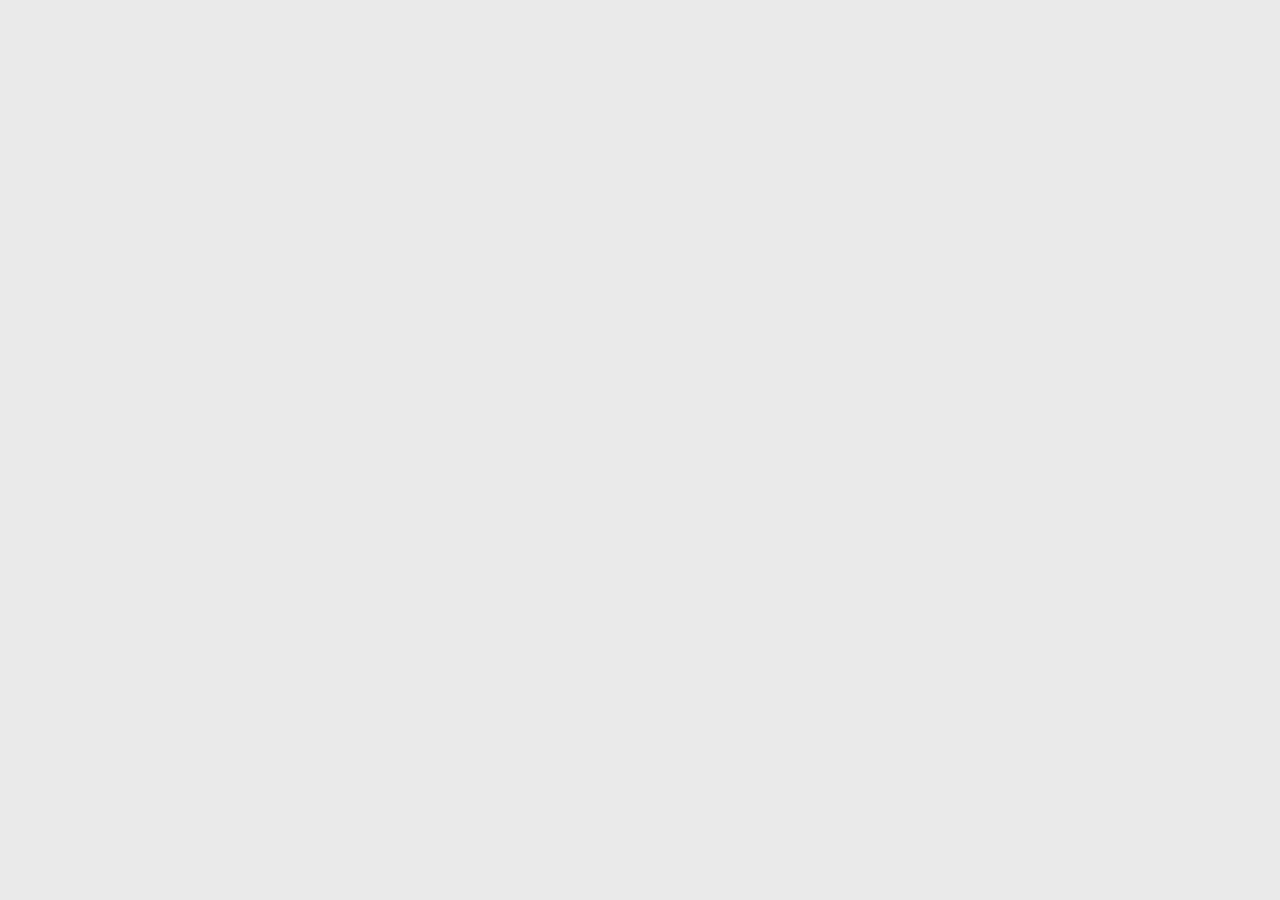
==== index.html @ 375543c8 "initial commit" ====
<!DOCTYPE html>

<html lang="en">
    <head>
       <title>Manishanker Sharma</title>
       <link rel="stylesheet" type="text/css" href="css/style.css"/>
       <link href="https://fonts.googleapis.com/css?family=Raleway:400,500,700" rel="stylesheet">
       <link href="https://fonts.googleapis.com/css?family=Karla:400,700" rel="stylesheet">
       <link href="https://fonts.googleapis.com/css?family=Libre+Baskerville:400,400i,700" rel="stylesheet">
       <link href="https://fonts.googleapis.com/css?family=Bitter:400,400i,700|Crimson+Text:400,400i,600,600i,700,700i|Libre+Baskerville:400,400i,700" rel="stylesheet">
    </head>
    <body>
    <div class="left">
    	<p class="self-text"><span class="qoute">"</span>I have currently 2.5 years of experience of learning and building  Web Designs, Responsive Web Apps, Mobile App Designs for (Android, IOS & Windows Phone too). </p>
<p class="self-text">It’s been 2 years since I am working on UI (User Interface) and UXD (User Experience Design).</p> 
<p class="self-text">I am a self-taught Designer, therefore, I spent tonnes of time solving the problem from very basic and developed out-of-box techniques for Design Process.</p>
<p class="self-text">Till now I have worked on 30+ projects. Some of them are on my resume and some are terminated or are in Development.
I have worked with many start-ups and companies like Maibiz, Aim Infotech and Biz Global.</p>
 <p class="self-text">In 2015 we started our own company UrbanFrost and worked on many projects like Escuela (School ERP), Quizon(A Quiz Mobile App) and much more.</p>
<p class="self-text">Also In 2015, we started a college Tech Society named Geek Hub to learn and work with our juniors and seniors. Therefore I have an experience of self-learning and teaching designing to other peoples also.</p>
<p class="self-text">I am working on Interaction Design, Web animations and Vector animations to provide a beautiful User Experience as well as creating lightweight Application.</p>
<p class="self-text">And I am constantly looking for challenges to improve myself even better.<span class="qoute">"</span></p>
    </div>
    <div class="right">
    	<div class="idbox">
    <h1 class="name">Manishanker Sharma</h1>
    <p class="deg">UI / UX Designer</p>
    <p class="deg">manitesharma@gmail.com</p>
    <p class="deg">+91 8930447505</p>
    <div class="social">
    	<a class="social-ico" href="https://www.facebook.com/Mani025.mani"><img class="s-img" alt="facebook link of manishanker sharma" src="img/face.svg"/></a>
    	<a class="social-ico" href="https://www.behance.net/manitesharma"><img class="s-img" alt="behance link of manishanker sharma" src="img/behance.svg"/></a>
    	<a class="social-ico" href="https://github.com/manitesharma"><img class="s-img" alt="facebook link of manishanker sharma" src="img/github.svg"/></a>
    	<a class="social-ico" href="https://www.linkedin.com/in/manishanker-sharma-40370088/"><img class="s-img" alt="facebook link of manishanker sharma" src="img/link.svg"/></a>
    	<a class="social-ico resume" href="manishankersharmaresuma.pdf">Download Resume</a>
    </div>
    <p class="live">Website is under construction & will be live soon Unitll then ..HODOR...</p>

    </div>
    </div>
    </body>
    </html>
---- css/style.css ----
body{
	font-family: 'Karla', sans-serif;
	background-color: #eaeaea;
	overflow-x: hidden;
	overflow-y: hidden;
	margin: 0px -8px;
}
.cons{
	text-align: center;
	letter-spacing: 0.05em;
	font-size: 0.9em;
	color: #151c7b;
	font-weight: 400;
	margin: 0em;
	width: 100%;
	padding: 0.9em;
	background-color: rgba(255,255,255,0.3);
	border-bottom: 2px solid rgba(255,255,255,0.4);
}
.left{
	float: left;
	width: 70%;
	margin-left: 0%;
	padding: 5em 0em;
	opacity: 0;
	animation-name: left;
	animation-duration: 400ms;
	animation-delay: 1500ms;
	animation-fill-mode: forwards;
}
@keyframes left{
	0%{opacity: 0}
	100%{opacity: 1}
}
.right{
	float: left;
	width: 30%;
	position: fixed;
	right: -40%;
	background-color: #d2d1d1;
	min-height: 1220px;
	animation-name: right;
	animation-duration: 400ms;
	animation-delay: 1500ms;
	animation-fill-mode: forwards;
}
@keyframes right{
	0%{right: -40%;}
	100%{right: 0%;}
}
.ck{
	width: 50%;
	margin: 5% 25%;
	opacity: 0;
	animation-name: ck;
	animation-duration: 1500ms;
	animation-delay: 0ms;
	animation-fill-mode: forwards;
}
@keyframes ck{
	0%{opacity: 0;margin: 5% 25%;}
	100%{opacity: 1;margin: 10% 25%;}
}
.idbox{
	padding: 2% 3%;
	float: right;
	width: 94%;
	margin-right: 0%;
	color: #000;
	margin-top: 10%;
	border: 0px solid rgba(255,255,255,0.4);
}
.self-text{
	padding: 0.5em 11em;
	font-size: 0.9em;
	font-weight: 500;
	text-align: justify;
	margin: 0.5em 0em;
	font-family: 'Libre Baskerville', serif;
	font-family: 'Bitter', serif;
}
.qoute{
	display: none;
}
.live{
	position: fixed;
	bottom: 1%;
	text-align: center;
	font-size: 0.8em;
	color: #000;
}
.name{
	font-size: 2em;
	text-align: right;
	margin: 0.2em;
	font-weight: 700;
}
.deg{
	font-size: 1em;
	letter-spacing: 0.05em;
	margin: 0.4em 1.5em;
	text-align: right;
}
.social{
	float: right;
	margin: 0.2em 1.5em;
	margin-top: 1em;
}
.s-text{
	float: right;
}
.social-ico{
	transition: all 250ms;
	transition-delay: 100ms;
	float: right;
	width: 2em;
	margin: 0em 0.2em;
}
.social-ico:hover{
	transition: all 100ms;
	transition-delay: 0ms;
	transform: translateY(0.4em);
}
.s-img{
	width: 100%;
	float: right;
}
.resume{
	width: auto;
	text-decoration: none;
	background-color: #000;
	color: #fff;
	font-weight: 500;
	font-size: 0.9em;
    padding: 0.5em 1em;
}
@media(max-width: 468px){

  .idbox{
	display: none;
}

}
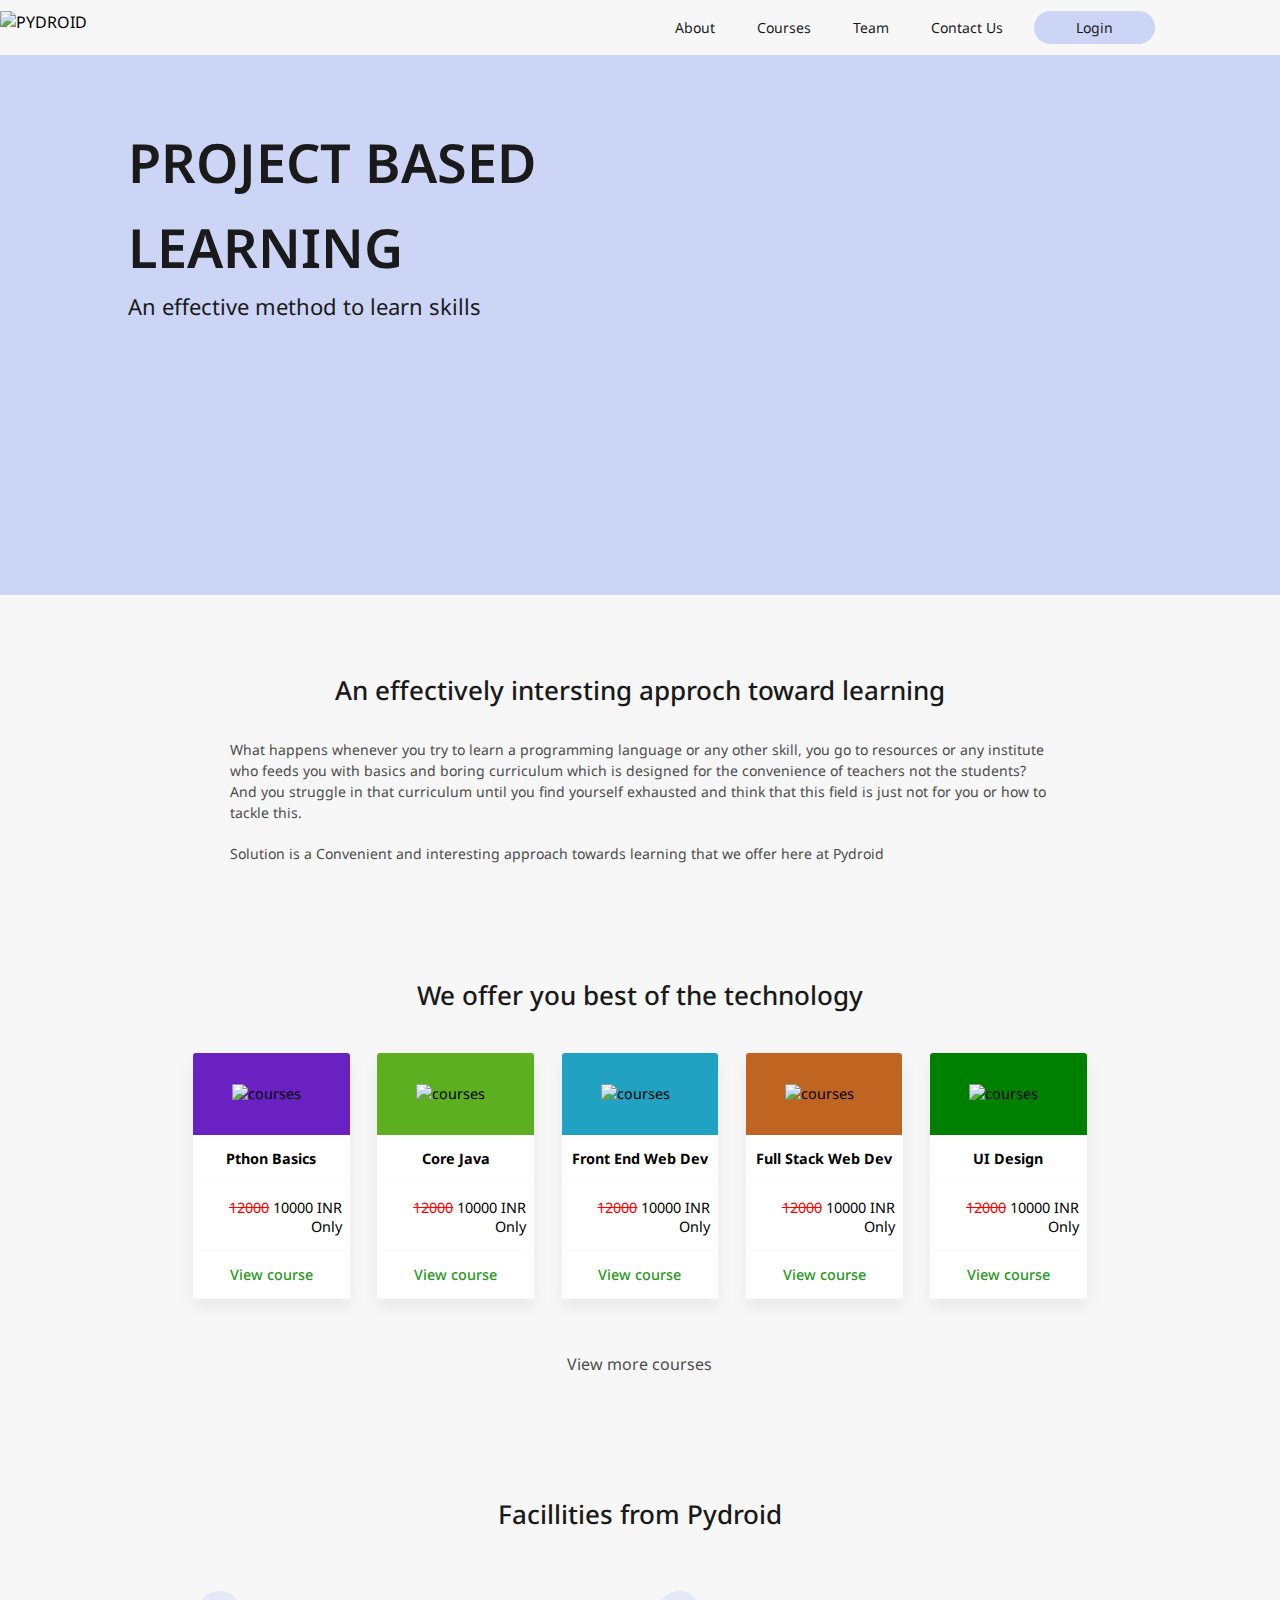
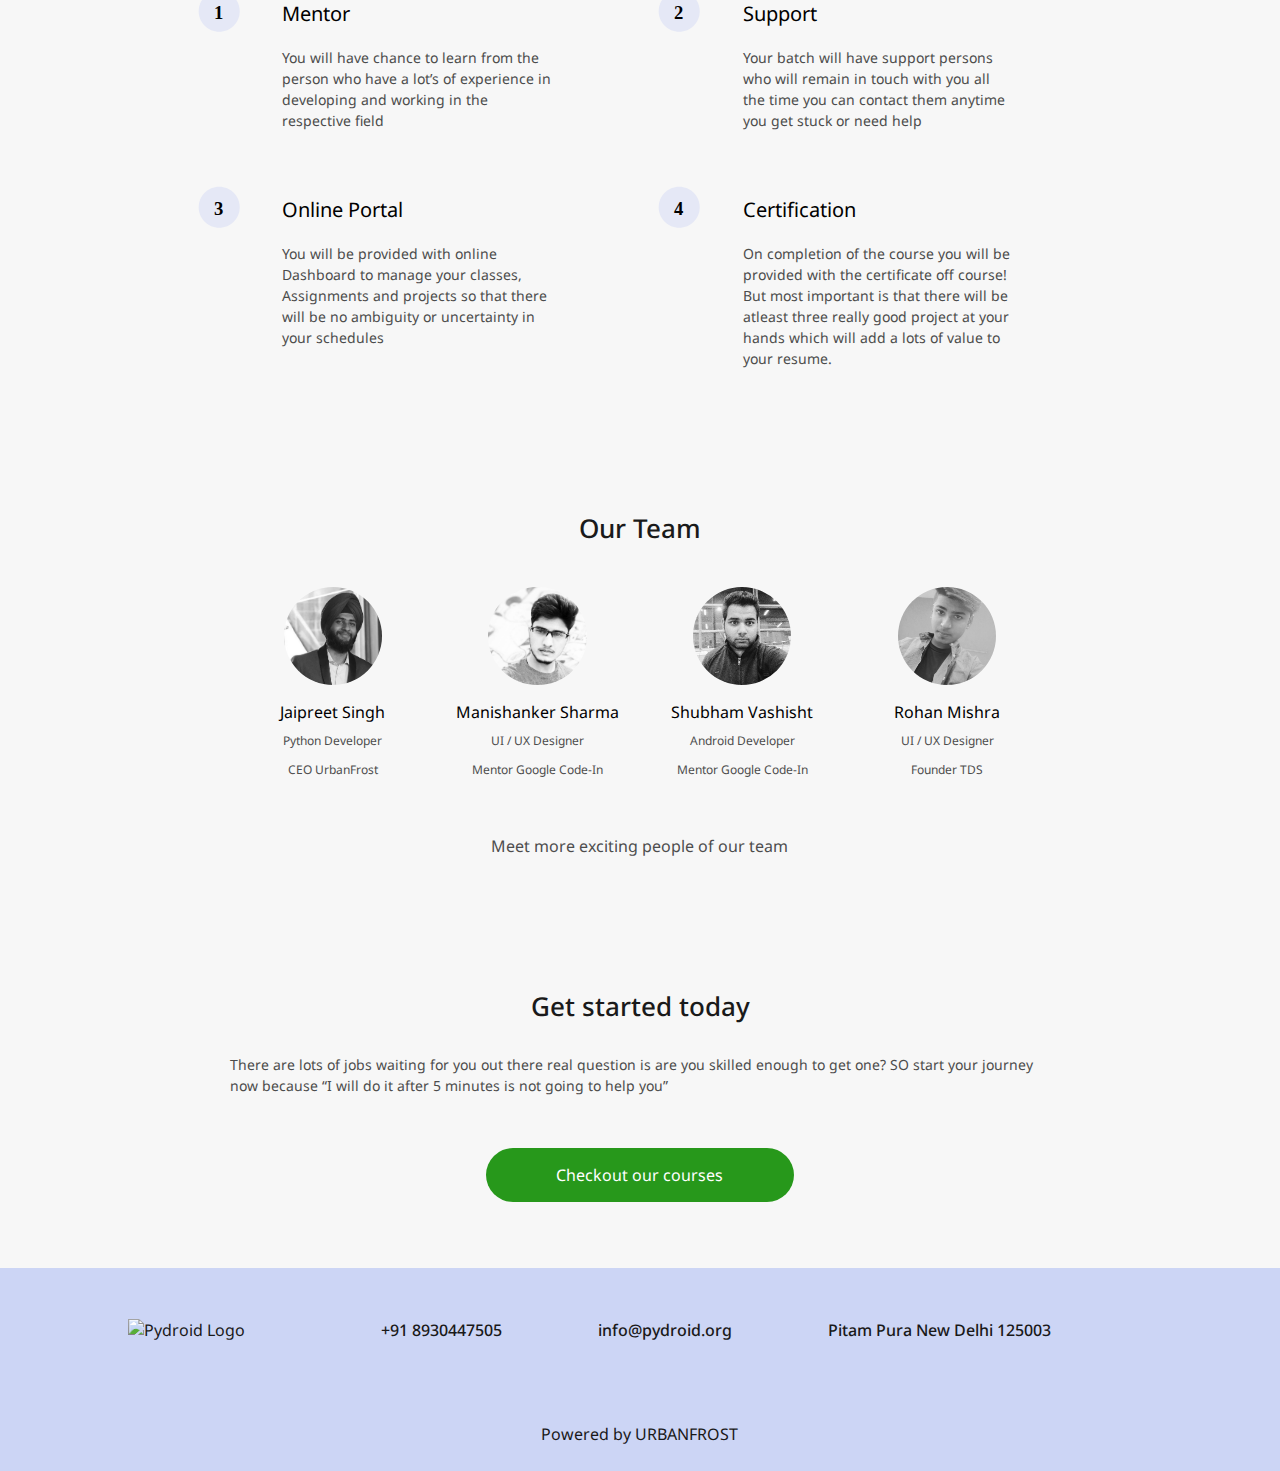
==== commit 8860c6d2: "Add files via upload" ====
--- a/index.html
+++ b/index.html
@@ -1,42 +1,283 @@
 <!DOCTYPE html>
-
-<html lang="en">
-    <head>
-       <title>Manishanker Sharma</title>
-       <link rel="stylesheet" type="text/css" href="css/style.css"/>
-       <link href="https://fonts.googleapis.com/css?family=Raleway:400,500,700" rel="stylesheet">
-       <link href="https://fonts.googleapis.com/css?family=Karla:400,700" rel="stylesheet">
-       <link href="https://fonts.googleapis.com/css?family=Libre+Baskerville:400,400i,700" rel="stylesheet">
-       <link href="https://fonts.googleapis.com/css?family=Bitter:400,400i,700|Crimson+Text:400,400i,600,600i,700,700i|Libre+Baskerville:400,400i,700" rel="stylesheet">
-    </head>
-    <body>
-    <div class="left">
-    	<p class="self-text"><span class="qoute">"</span>I have currently 2.5 years of experience of learning and building  Web Designs, Responsive Web Apps, Mobile App Designs for (Android, IOS & Windows Phone too). </p>
-<p class="self-text">It’s been 2 years since I am working on UI (User Interface) and UXD (User Experience Design).</p> 
-<p class="self-text">I am a self-taught Designer, therefore, I spent tonnes of time solving the problem from very basic and developed out-of-box techniques for Design Process.</p>
-<p class="self-text">Till now I have worked on 30+ projects. Some of them are on my resume and some are terminated or are in Development.
-I have worked with many start-ups and companies like Maibiz, Aim Infotech and Biz Global.</p>
- <p class="self-text">In 2015 we started our own company UrbanFrost and worked on many projects like Escuela (School ERP), Quizon(A Quiz Mobile App) and much more.</p>
-<p class="self-text">Also In 2015, we started a college Tech Society named Geek Hub to learn and work with our juniors and seniors. Therefore I have an experience of self-learning and teaching designing to other peoples also.</p>
-<p class="self-text">I am working on Interaction Design, Web animations and Vector animations to provide a beautiful User Experience as well as creating lightweight Application.</p>
-<p class="self-text">And I am constantly looking for challenges to improve myself even better.<span class="qoute">"</span></p>
-    </div>
-    <div class="right">
-    	<div class="idbox">
-    <h1 class="name">Manishanker Sharma</h1>
-    <p class="deg">UI / UX Designer</p>
-    <p class="deg">manitesharma@gmail.com</p>
-    <p class="deg">+91 8930447505</p>
-    <div class="social">
-    	<a class="social-ico" href="https://www.facebook.com/Mani025.mani"><img class="s-img" alt="facebook link of manishanker sharma" src="img/face.svg"/></a>
-    	<a class="social-ico" href="https://www.behance.net/manitesharma"><img class="s-img" alt="behance link of manishanker sharma" src="img/behance.svg"/></a>
-    	<a class="social-ico" href="https://github.com/manitesharma"><img class="s-img" alt="facebook link of manishanker sharma" src="img/github.svg"/></a>
-    	<a class="social-ico" href="https://www.linkedin.com/in/manishanker-sharma-40370088/"><img class="s-img" alt="facebook link of manishanker sharma" src="img/link.svg"/></a>
-    	<a class="social-ico resume" href="manishankersharmaresuma.pdf">Download Resume</a>
-    </div>
-    <p class="live">Website is under construction & will be live soon Unitll then ..HODOR...</p>
-
-    </div>
-    </div>
-    </body>
-    </html>+<html>
+<head>
+	<title>Dashboard</title>
+	<link rel="stylesheet" type="text/css" href="css/style.css">
+    <link rel="stylesheet" href="css/font-awesome.min.css">
+    <link href="fonts/font-awesome/css/font-awesome.min.css" rel="stylesheet" type="text/css">
+    <link href="https://fonts.googleapis.com/css?family=Noto+Sans:400,700" rel="stylesheet">
+</head>
+<body>
+    <!-- navbar starts here -->
+        <div class="py-nav-outer">
+            <div class="brand-logo">
+                <img class="logo-img" alt="PYDROID" src="img/logo.svg"/>
+            </div>
+            <div class="nav-link-section">
+                <div class="nav-link-list">
+                    <a class="nav-links" href="#about">About</a>
+                <a class="nav-links" href="#about">Courses</a>
+                <a class="nav-links" href="#about">Team</a>
+                <a class="nav-links" href="#about">Contact Us</a>
+                </div>
+            </div>
+            <div class="right-nav-section">
+                <a class="nav-links login-link" href="#">Login</a>
+            </div>
+        </div>
+    <!-- navbar ends here -->
+    
+    <!-- introduction section starts here -->
+        <div class="introduction">
+            <div class="introduction-text">
+                <h1 class="introduction-h1">Project Based</h1>
+                <h1 class="introduction-h1">Learning</h1>
+                <p class="introduction-p">An effective method to learn skills</p>
+            </div>
+        </div>
+    <!-- introduction section ends here -->
+    
+    <!-- about us section starts here -->
+        <div class="block about">
+            <h1 class="sec-head">An effectively intersting approch toward learning</h1>
+            <p class="disc-text text">What happens whenever you try to learn a programming language or any other skill, you go to resources or any institute who feeds you with basics and boring curriculum which is designed for the convenience of teachers not the students? And you struggle in that curriculum until you find yourself exhausted and think that this field is just not for you or how to tackle this.</p>
+            <p class="disc-text text">Solution is a Convenient and interesting approach towards learning that we offer here at Pydroid</p>
+        </div>
+    <!-- about us section ends here -->
+    
+    <!-- course section starts here -->
+        <div class="block about">
+            <h1 class="sec-head">We offer you best of the technology</h1>
+            <div class="courses">
+                <div class="card">
+                    <img class="course-img" alt="courses" src="img/course/python.svg"/>
+                    <h4 class="course-head">Pthon Basics</h4>
+                    <p class="cost"><span style="text-decoration: line-through;color: #f00;">12000</span> 10000 INR Only</p>
+                    <a class="view-link" href="#">View course</a>
+                </div>
+                <!-- card section ends here -->
+                <div class="card">
+                    <img class="course-img" alt="courses" src="img/course/java.svg"/>
+                    <h4 class="course-head">Core Java</h4>
+                    <p class="cost"><span style="text-decoration: line-through;color: #f00;">12000</span> 10000 INR Only</p>
+                    <a class="view-link" href="#">View course</a>
+                </div>
+                <!-- card section ends here -->
+                <div class="card">
+                    <img class="course-img" alt="courses" src="img/course/frontend.svg"/>
+                    <h4 class="course-head">Front End Web Dev</h4>
+                    <p class="cost"><span style="text-decoration: line-through;color: #f00;">12000</span> 10000 INR Only</p>
+                    <a class="view-link" href="#">View course</a>
+                </div>
+                <!-- card section ends here -->
+                <div class="card">
+                    <img class="course-img" alt="courses" src="img/course/backend.svg"/>
+                    <h4 class="course-head">Full Stack Web Dev</h4>
+                    <p class="cost"><span style="text-decoration: line-through;color: #f00;">12000</span> 10000 INR Only</p>
+                    <a class="view-link" href="#">View course</a>
+                </div>
+                <!-- card section ends here -->
+                <div class="card">
+                    <img class="course-img" alt="courses" src="img/course/python.svg"/>
+                    <h4 class="course-head">UI Design</h4>
+                    <p class="cost"><span style="text-decoration: line-through;color: #f00;">12000</span> 10000 INR Only</p>
+                    <a class="view-link" href="#">View course</a>
+                </div>
+                <a class="more" href="#">View more courses <i class="fa fa-long-arrow-right" aria-hidden="true"></i></a>
+                <!-- card section ends here -->
+            </div>
+        </div>
+    <!-- course section ends here -->
+    
+    <!-- facillity section starts here -->
+        <div class="block about">
+            <h1 class="sec-head">Facillities from Pydroid</h1>
+            <div class="facility">
+                <div class="fac-sec">
+                    <div class="number">
+                        <svg version="1.1" id="Layer_1" xmlns="http://www.w3.org/2000/svg" xmlns:xlink="http://www.w3.org/1999/xlink" x="0px" y="0px"
+	 viewBox="0 0 64 64" style="enable-background:new 0 0 64 64;" xml:space="preserve">
+<style type="text/css">
+	.st0{fill:#E5E8F6;}
+	.st1{font-family:'Roboto'; font-weight: 600;}
+	.st2{font-size:28.1535px;}
+</style>
+<g>
+	<path class="st0" d="M32,63L32,63C14.9,63,1,49.1,1,32v0C1,14.9,14.9,1,32,1h0c17.1,0,31,13.9,31,31v0C63,49.1,49.1,63,32,63z"/>
+</g>
+<text transform="matrix(1 0 0 1 23.999 43.2813)" class="st1 st2">1</text>
+</svg>
+
+                    </div>
+                    <div class="fac-text">
+                        <h1 class="fac-head">Mentor</h1>
+                    <p class="fac-disc text">
+                        You will have chance to learn from the person who have a lot’s of experience in developing and working in the respective field 
+                    </p>
+                    </div>
+                </div>
+                <!-- fec sec ends here -->
+                <div class="fac-sec">
+                    <div class="number">
+                        <svg version="1.1" id="Layer_1" xmlns="http://www.w3.org/2000/svg" xmlns:xlink="http://www.w3.org/1999/xlink" x="0px" y="0px"
+	 viewBox="0 0 64 64" style="enable-background:new 0 0 64 64;" xml:space="preserve">
+<style type="text/css">
+	.st0{fill:#E5E8F6;}
+	.st1{font-family:'Roboto'; font-weight: 600;}
+	.st2{font-size:28.1535px;}
+</style>
+<g>
+	<path class="st0" d="M32,63L32,63C14.9,63,1,49.1,1,32v0C1,14.9,14.9,1,32,1h0c17.1,0,31,13.9,31,31v0C63,49.1,49.1,63,32,63z"/>
+</g>
+<text transform="matrix(1 0 0 1 23.999 43.2813)" class="st1 st2">2</text>
+</svg>
+
+                    </div>
+                    <div class="fac-text">
+                        <h1 class="fac-head">Support</h1>
+                    <p class="fac-disc text">
+                        Your batch will have support persons who will remain in touch with you all the time you can contact them anytime you get stuck or need help
+                    </p>
+                    </div>
+                </div>
+                <!-- fec sec ends here -->
+                <div class="fac-sec">
+                    <div class="number">
+                        <svg version="1.1" id="Layer_1" xmlns="http://www.w3.org/2000/svg" xmlns:xlink="http://www.w3.org/1999/xlink" x="0px" y="0px"
+	 viewBox="0 0 64 64" style="enable-background:new 0 0 64 64;" xml:space="preserve">
+<style type="text/css">
+	.st0{fill:#E5E8F6;}
+	.st1{font-family:'Roboto'; font-weight: 600;}
+	.st2{font-size:28.1535px;}
+</style>
+<g>
+	<path class="st0" d="M32,63L32,63C14.9,63,1,49.1,1,32v0C1,14.9,14.9,1,32,1h0c17.1,0,31,13.9,31,31v0C63,49.1,49.1,63,32,63z"/>
+</g>
+<text transform="matrix(1 0 0 1 23.999 43.2813)" class="st1 st2">3</text>
+</svg>
+
+                    </div>
+                    <div class="fac-text">
+                        <h1 class="fac-head">Online Portal</h1>
+                    <p class="fac-disc text">
+                        You will be provided with online Dashboard to manage your classes, Assignments and projects so that there will be no ambiguity or uncertainty in your schedules 
+                    </p>
+                    </div>
+                </div>
+                <!-- fec sec ends here -->
+                <div class="fac-sec">
+                    <div class="number">
+                        <svg version="1.1" id="Layer_1" xmlns="http://www.w3.org/2000/svg" xmlns:xlink="http://www.w3.org/1999/xlink" x="0px" y="0px"
+	 viewBox="0 0 64 64" style="enable-background:new 0 0 64 64;" xml:space="preserve">
+<style type="text/css">
+	.st0{fill:#E5E8F6;}
+	.st1{font-family:'Roboto'; font-weight: 600;}
+	.st2{font-size:28.1535px;}
+</style>
+<g>
+	<path class="st0" d="M32,63L32,63C14.9,63,1,49.1,1,32v0C1,14.9,14.9,1,32,1h0c17.1,0,31,13.9,31,31v0C63,49.1,49.1,63,32,63z"/>
+</g>
+<text transform="matrix(1 0 0 1 23.999 43.2813)" class="st1 st2">4</text>
+</svg>
+
+                    </div>
+                    <div class="fac-text">
+                        <h1 class="fac-head">Certification</h1>
+                    <p class="fac-disc text">
+                        On completion of the course you will be provided with the certificate off course! But most important is that there will be atleast three really good project at your hands which will add a lots of value to your resume. 
+                    </p>
+                    </div>
+                    
+                </div>
+                <!-- fec sec ends here -->
+            </div>
+        </div>
+    <!-- facility section ends here -->
+    
+    <!-- our team section starts here -->
+        <div class="block about">
+            <h1 class="sec-head">Our Team</h1>
+            <div class="team-sec">
+                <div class="team-profile">
+                    <img class="profile-img" src="img/profile/jaipreet.jpg">
+                    <div class="profile-disc">
+                        <h2>Jaipreet Singh</h2>
+                        <p>Python Developer</p>
+                        <p>CEO UrbanFrost</p>
+                        <a href="#"><i class="fa fa-2x fa-linkedin-square" aria-hidden="true"></i></a>
+                    </div>
+                </div>
+                <!-- team profile ends here -->
+                
+                <div class="team-profile">
+                    <img class="profile-img" src="img/profile/mani.jpg">
+                    <div class="profile-disc">
+                        <h2>Manishanker Sharma</h2>
+                        <p>UI / UX Designer</p>
+                        <p>Mentor Google Code-In</p>
+                        <a href="#"><i class="fa fa-2x fa-linkedin-square" aria-hidden="true"></i></a>
+                    </div>
+                </div>
+                <!-- team profile ends here -->
+                
+                <div class="team-profile">
+                    <img class="profile-img" src="img/profile/shubham.jpg">
+                    <div class="profile-disc">
+                        <h2>Shubham Vashisht</h2>
+                        <p>Android Developer</p>
+                        <p>Mentor Google Code-In</p>
+                        <a href="#"><i class="fa fa-2x fa-linkedin-square" aria-hidden="true"></i></a>
+                    </div>
+                </div>
+                <!-- team profile ends here -->
+                
+                <div class="team-profile">
+                    <img class="profile-img" src="img/profile/rohan.jpg">
+                    <div class="profile-disc">
+                        <h2>Rohan Mishra</h2>
+                        <p>UI / UX Designer</p>
+                        <p>Founder TDS</p>
+                        <a href="#"><i class="fa fa-2x fa-linkedin-square" aria-hidden="true"></i></a>
+                    </div>
+                </div>
+                <!-- team profile ends here -->
+                <a class="more" href="#">Meet more exciting people of our team <i class="fa fa-long-arrow-right" aria-hidden="true"></i></a>
+            </div>
+            
+            
+        </div>
+    <!-- our team section ends here -->
+    
+    <!-- final word section starts here -->
+        <div class="block about">
+            <h1 class="sec-head">Get started today</h1>
+            <p class="disc-text text">There are lots of jobs waiting for you out there real question is are you skilled enough to get one? SO start your journey now because “I will do it after 5 minutes is not going to help you”</p>
+            <a class="getstartedlink" href="#">Checkout our courses</a>
+        </div>
+    <!-- final word section ends here -->
+    
+    <!-- footer section starts here -->
+        <div class="custom-footer">
+           <div class="brand-logo">
+                <img class="logo-img" alt="Pydroid Logo" src="img/logo.svg"/>
+            </div> 
+            <div class="footer-content">
+                <p><i class="fa fa-phone" aria-hidden="true"></i> +91 8930447505</p>
+                <p><i class="fa fa-envelope" aria-hidden="true"></i> info@pydroid.org</p>
+                <p><i class="fa fa-map-marker" aria-hidden="true"></i> Pitam Pura New Delhi 125003</p>
+            </div>
+            <div class="social-links">
+                <a href="#"><i class="fa fa-2x fa-facebook-square" aria-hidden="true"></i></a>
+                <a href="#"><i class="fa fa-2x fa-github-square" aria-hidden="true"></i></a>
+                <a href="#"><i class="fa fa-2x fa-twitter-square" aria-hidden="true"></i></a>
+                <a href="#"><i class="fa fa-2x fa-linkedin-square" aria-hidden="true"></i></a>
+            </div>
+            <a class="footer-link" href="#">Powered by URBANFROST</a>
+        </div>
+    <!-- footer section ends here -->
+    
+    
+    
+    <script src="https://use.fontawesome.com/1bd21ecc06.js"></script>
+</body>
+</html>
--- a/css/style.css
+++ b/css/style.css
@@ -1,143 +1,336 @@
 body{
-	font-family: 'Karla', sans-serif;
-	background-color: #eaeaea;
-	overflow-x: hidden;
-	overflow-y: hidden;
-	margin: 0px -8px;
-}
-.cons{
-	text-align: center;
-	letter-spacing: 0.05em;
-	font-size: 0.9em;
-	color: #151c7b;
-	font-weight: 400;
-	margin: 0em;
-	width: 100%;
-	padding: 0.9em;
-	background-color: rgba(255,255,255,0.3);
-	border-bottom: 2px solid rgba(255,255,255,0.4);
-}
-.left{
-	float: left;
-	width: 70%;
-	margin-left: 0%;
-	padding: 5em 0em;
-	opacity: 0;
-	animation-name: left;
-	animation-duration: 400ms;
-	animation-delay: 1500ms;
-	animation-fill-mode: forwards;
-}
-@keyframes left{
-	0%{opacity: 0}
-	100%{opacity: 1}
-}
-.right{
-	float: left;
-	width: 30%;
-	position: fixed;
-	right: -40%;
-	background-color: #d2d1d1;
-	min-height: 1220px;
-	animation-name: right;
-	animation-duration: 400ms;
-	animation-delay: 1500ms;
-	animation-fill-mode: forwards;
-}
-@keyframes right{
-	0%{right: -40%;}
-	100%{right: 0%;}
-}
-.ck{
-	width: 50%;
-	margin: 5% 25%;
-	opacity: 0;
-	animation-name: ck;
-	animation-duration: 1500ms;
-	animation-delay: 0ms;
-	animation-fill-mode: forwards;
-}
-@keyframes ck{
-	0%{opacity: 0;margin: 5% 25%;}
-	100%{opacity: 1;margin: 10% 25%;}
-}
-.idbox{
-	padding: 2% 3%;
-	float: right;
-	width: 94%;
-	margin-right: 0%;
-	color: #000;
-	margin-top: 10%;
-	border: 0px solid rgba(255,255,255,0.4);
-}
-.self-text{
-	padding: 0.5em 11em;
-	font-size: 0.9em;
-	font-weight: 500;
-	text-align: justify;
-	margin: 0.5em 0em;
-	font-family: 'Libre Baskerville', serif;
-	font-family: 'Bitter', serif;
-}
-.qoute{
-	display: none;
-}
-.live{
-	position: fixed;
-	bottom: 1%;
-	text-align: center;
-	font-size: 0.8em;
-	color: #000;
-}
-.name{
-	font-size: 2em;
-	text-align: right;
-	margin: 0.2em;
-	font-weight: 700;
-}
-.deg{
-	font-size: 1em;
-	letter-spacing: 0.05em;
-	margin: 0.4em 1.5em;
-	text-align: right;
-}
-.social{
-	float: right;
-	margin: 0.2em 1.5em;
-	margin-top: 1em;
-}
-.s-text{
-	float: right;
-}
-.social-ico{
-	transition: all 250ms;
-	transition-delay: 100ms;
-	float: right;
-	width: 2em;
-	margin: 0em 0.2em;
-}
-.social-ico:hover{
-	transition: all 100ms;
-	transition-delay: 0ms;
-	transform: translateY(0.4em);
-}
-.s-img{
-	width: 100%;
-	float: right;
-}
-.resume{
-	width: auto;
-	text-decoration: none;
-	background-color: #000;
-	color: #fff;
-	font-weight: 500;
-	font-size: 0.9em;
-    padding: 0.5em 1em;
-}
-@media(max-width: 468px){
-
-  .idbox{
-	display: none;
-}
-
+    font-family: 'Noto Sans', sans-serif;
+    float: left;
+    width: 100%;
+    margin: 0px;
+    background-color: #f7f7f7;
+}
+.py-nav-outer{
+    float: left;
+    width: 100%;
+    background-color: transparent;
+    padding: 0.7em 0em;
+}
+.brand-logo{
+    float: left;
+    width: 25%;
+}
+.nav-link-section{
+    float: left;
+    width: 60%;
+}
+.right-nav-section{
+    float: left;
+    width: 15%;
+}
+.nav-link-list{
+    float: right;
+}
+.nav-links{
+    float: left;
+    text-decoration: none;
+    padding: 0.5em 1.5em;
+    font-size: 14px;
+    color: #1a1a1a;
+}
+.nav-links:hover{
+    transition: all 200ms;
+    color:#0008;
+}
+.login-link{
+    float: left;
+    margin-left: 5%;
+    border-radius: 500px;
+    background-color: #ccd5f5;
+    padding: 0.5em 3em;
+}
+
+/* introduction sectio css starts here */
+
+.introduction{
+    float: left;
+    width: 100%;
+    height: 60vh;
+    background-image: url(background.jpg);
+    background-size: 100%;
+    background-position: 0%;
+    background-blend-mode: multiply;
+    background-color: #ccd5f5;
+}
+.introduction-text{
+    width: 50%;
+    float: left;
+    margin: 5% 10%;
+    color: #1a1a1a;
+}
+.introduction-h1{
+    float: left;
+    width: 100%;
+    font-size: 54px;
+    margin: 0.1em 0em;
+    text-transform:uppercase;
+    font-weight: 600;
+}
+.introduction-p{
+    float: left;
+    font-weight: 400;
+    width: 100%;
+    font-size: 22px;
+    margin: 0.1em 0em;
+}
+.block{
+    float: left;
+    width: 80%;
+    margin: 2% 10%;
+}
+/* about section css starts here */
+.sec-head{
+    float: left;
+    text-align: center;
+    width: 100%;
+    margin: 5% 0% 2%;
+    font-size: 26px;
+    font-weight: 500;
+    color: #1a1a1a;
+    font-family: 'Noto Sans', sans-serif;
+}
+.disc-text{
+    float:left;
+    width: 80%;
+    margin: 1% 10%;
+    text-align: left;
+}
+.text{
+    font-size: 14px;
+    line-height: 1.5;
+    color: #4c4c4c;
+    font-family: 'Noto Sans', sans-serif; 
+}
+/* cousrses section css goes here */
+.courses{
+    float: left;
+    width: 90%;
+    margin: 1% 5%
+}
+.card{
+    float: left;
+    width: 17%;
+    margin: 1% 1.5%;
+    border-radius: 3px;
+    background-color: #fff;
+    font-size: 0.9em;
+    box-shadow: 0em 0.5em 1em #00000010;
+}
+.card:hover{
+    transition: all 150ms;
+    box-shadow: 0 1px 3px 0 rgba(0,0,0,.2), 0 1px 1px 0 rgba(0,0,0,.04), 0 2px 1px -1px rgba(0,0,0,.02);
+    
+}
+.course-img{
+    float: left;
+    width: 50%;
+    padding: 20% 25%;
+    background-color: #f00;
+    border-radius: 3px 3px 0px 0px;
+    
+}
+.course-head{
+    float: left;
+    width: 100%;
+    text-align: center;
+    margin:0em;
+    padding: 1em 0em;
+    border-bottom: 1px solid #aaa1;
+    
+}
+.cost{
+    float: left;
+    width: 90%;
+    padding: 1em 5%;
+    margin: 0%;
+    text-align: right;
+    border-bottom: 1px solid #aaa1;
+    
+}
+.view-link{
+    float: left;
+    width: 100%;
+    margin: 0%;
+    text-align: center;
+    text-decoration: none;
+    font-weight: 500;
+    color: #27981b;
+    padding: 1em 0em;
+    border-radius: 2px;
+}
+.view-link:hover{
+    transition: all 50ms;
+    background-color: #aaa1;
+}
+
+.card:nth-child(1) > .course-img{
+    background-color: #6921c2;
+}
+.card:nth-child(2) > .course-img{
+    background-color: #5caf1e;
+}
+.card:nth-child(3) > .course-img{
+    background-color: #21a2c2;
+}
+.card:nth-child(4) > .course-img{
+    background-color: #c06421;
+}
+.card:nth-child(5) > .course-img{
+    background-color: green;
+}
+
+
+/* faccility section css goes here */
+.facility{
+    float: left;
+    width: 90%;
+    margin: 1% 5%;
+}
+.fac-sec{
+    float: left;
+    width: 46%;
+    padding: 0% 2%;
+    margin: 3% 0%;
+}
+.number{
+    float: left;
+    width: 10%;
+    margin-right: 10%;
+}
+.fac-text{
+    float: left;
+    width: 80%;
+}
+.fac-head{
+    float: left;
+    width: 100%;
+    margin: 3% 0em 1em;
+    font-size: 20px;
+    font-weight: 400;
+    color: 1a1a1a;
+    font-family: 'Noto Sans', sans-serif;
+}
+
+.fac-disc{
+    float: left;
+    width: 80%;
+    margin: 0em;
+    color: #4c4c4c;
+}
+
+/* team section css starts here */
+.team-sec{
+    float: left;
+    width: 80%;
+    margin: 2% 10%;
+}
+.team-profile{
+    float: left;
+    width: 20%;
+    margin: 0% 2.5%;
+}
+.profile-img{
+    float: left;
+    width: 60%;
+    margin: 0% 20%;
+    border-radius: 500px;
+    filter: saturate(0%);
+}
+.profile-disc{
+    float: left;
+    width: 100%;
+}
+.profile-disc > h2{
+    width: 100%;
+    float: left;
+    text-align: center;
+    font-size: 16px;
+    font-weight: 400;
+    margin: 1em 0em 0.2em;
+}
+.profile-disc > p{
+    width: 100%;
+    float: left;
+    text-align: center;
+    font-size: 12px;
+    font-weight: 400;
+    margin: 0.5em 0em;
+    color: #4d4d4d;
+}
+.profile-disc > a{
+    width: 100%;
+    float: left;
+    text-align: center;
+    font-size: 10px;
+    font-weight: 300;
+    margin: 0.5em 0em;
+    color: #4d4d4d;
+}
+.more{
+    float: left;
+    width: 50%;
+    text-align: center;
+    text-decoration: none;
+    font-size: 16px;
+    font-weight: 400;
+    padding: 0.5em 0em;
+    margin: 4% 25% 0%;
+    color: #4d4d4d;
+}
+.getstartedlink{
+    float: left;
+    padding: 1em 5%;
+    width: 20%;
+    margin: 4% 35%;
+    text-align: center;
+    border-radius: 500px;
+    background-color: #27981b;
+    text-decoration: none;
+    color: #fff;
+}
+
+
+/*  footer css starts here */
+.custom-footer{
+    float: left;
+    width: 80%;
+    padding: 4% 10% 2%;
+    background-color: #ccd5f5;
+    color: #1a1919;
+}
+.brand-logo{
+    float: left;
+    width: 20%;
+}
+.footer-content{
+    float: left;
+    width: 80%;
+}
+.footer-content > p{
+    float: left;
+    margin: 0em 3em;
+    font-weight: 500;
+}
+.social-links{
+    float: left;
+    width: 15%;
+    margin: 4% 42.5%;
+}
+.social-links > a{
+    float: left;
+    margin: 0em 0.5em;
+    color: #1a1919;
+}
+.footer-link{
+    float: left;
+    width: 30%;
+    margin: 0% 35%;
+    text-align: center;
+    text-decoration: none;
+    color: #1a1919;
 }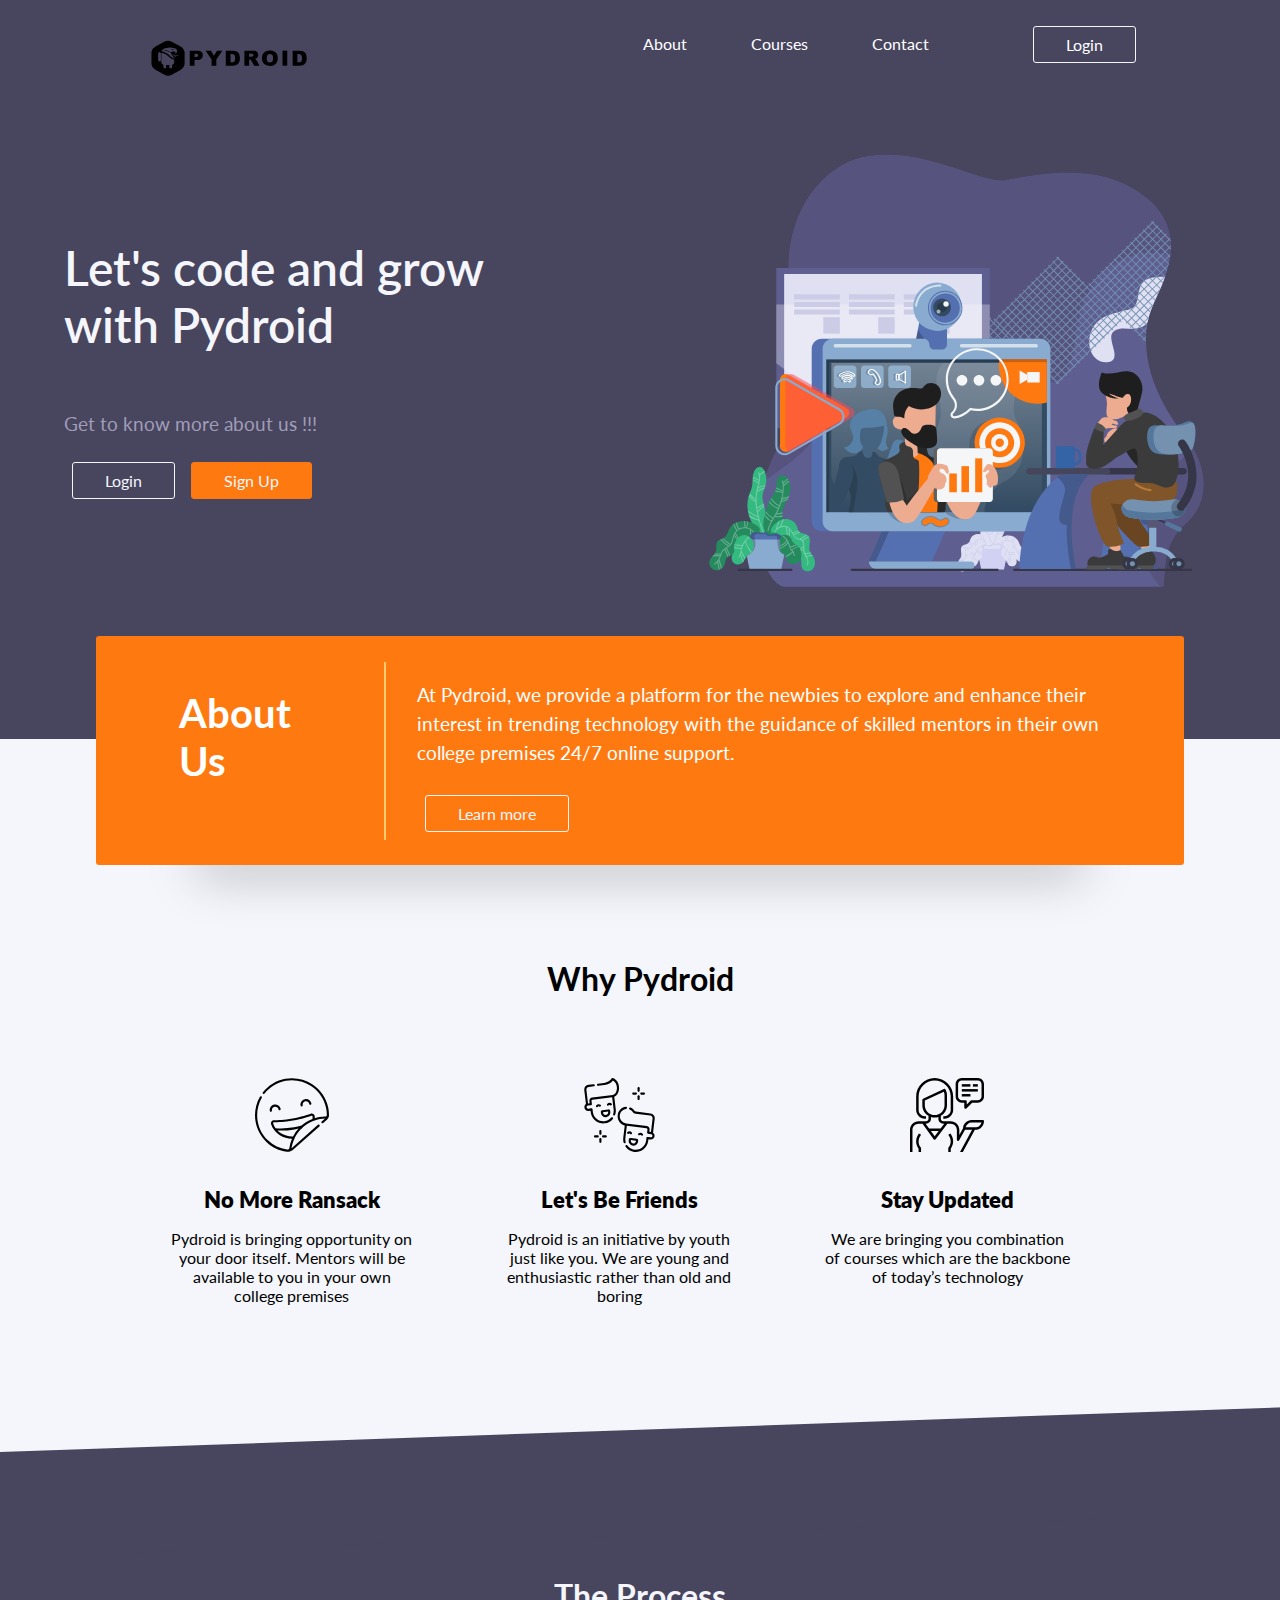
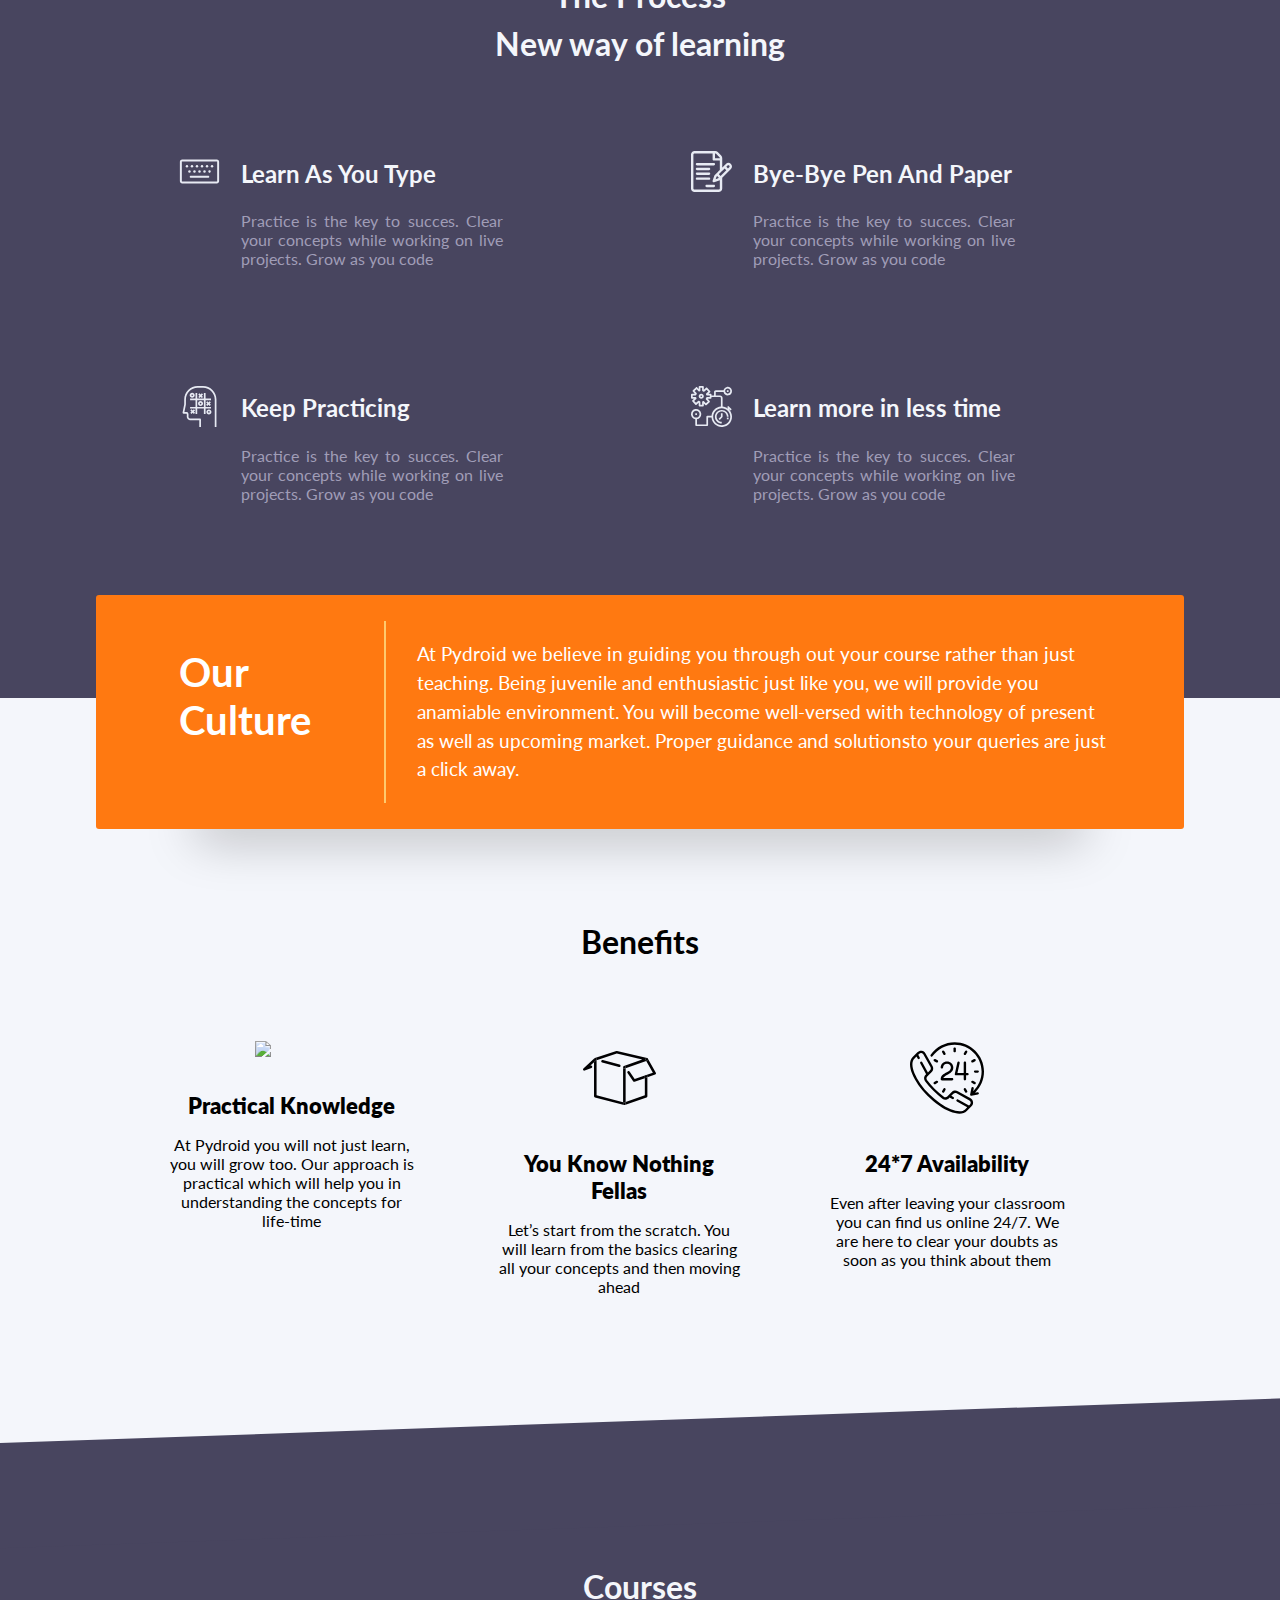
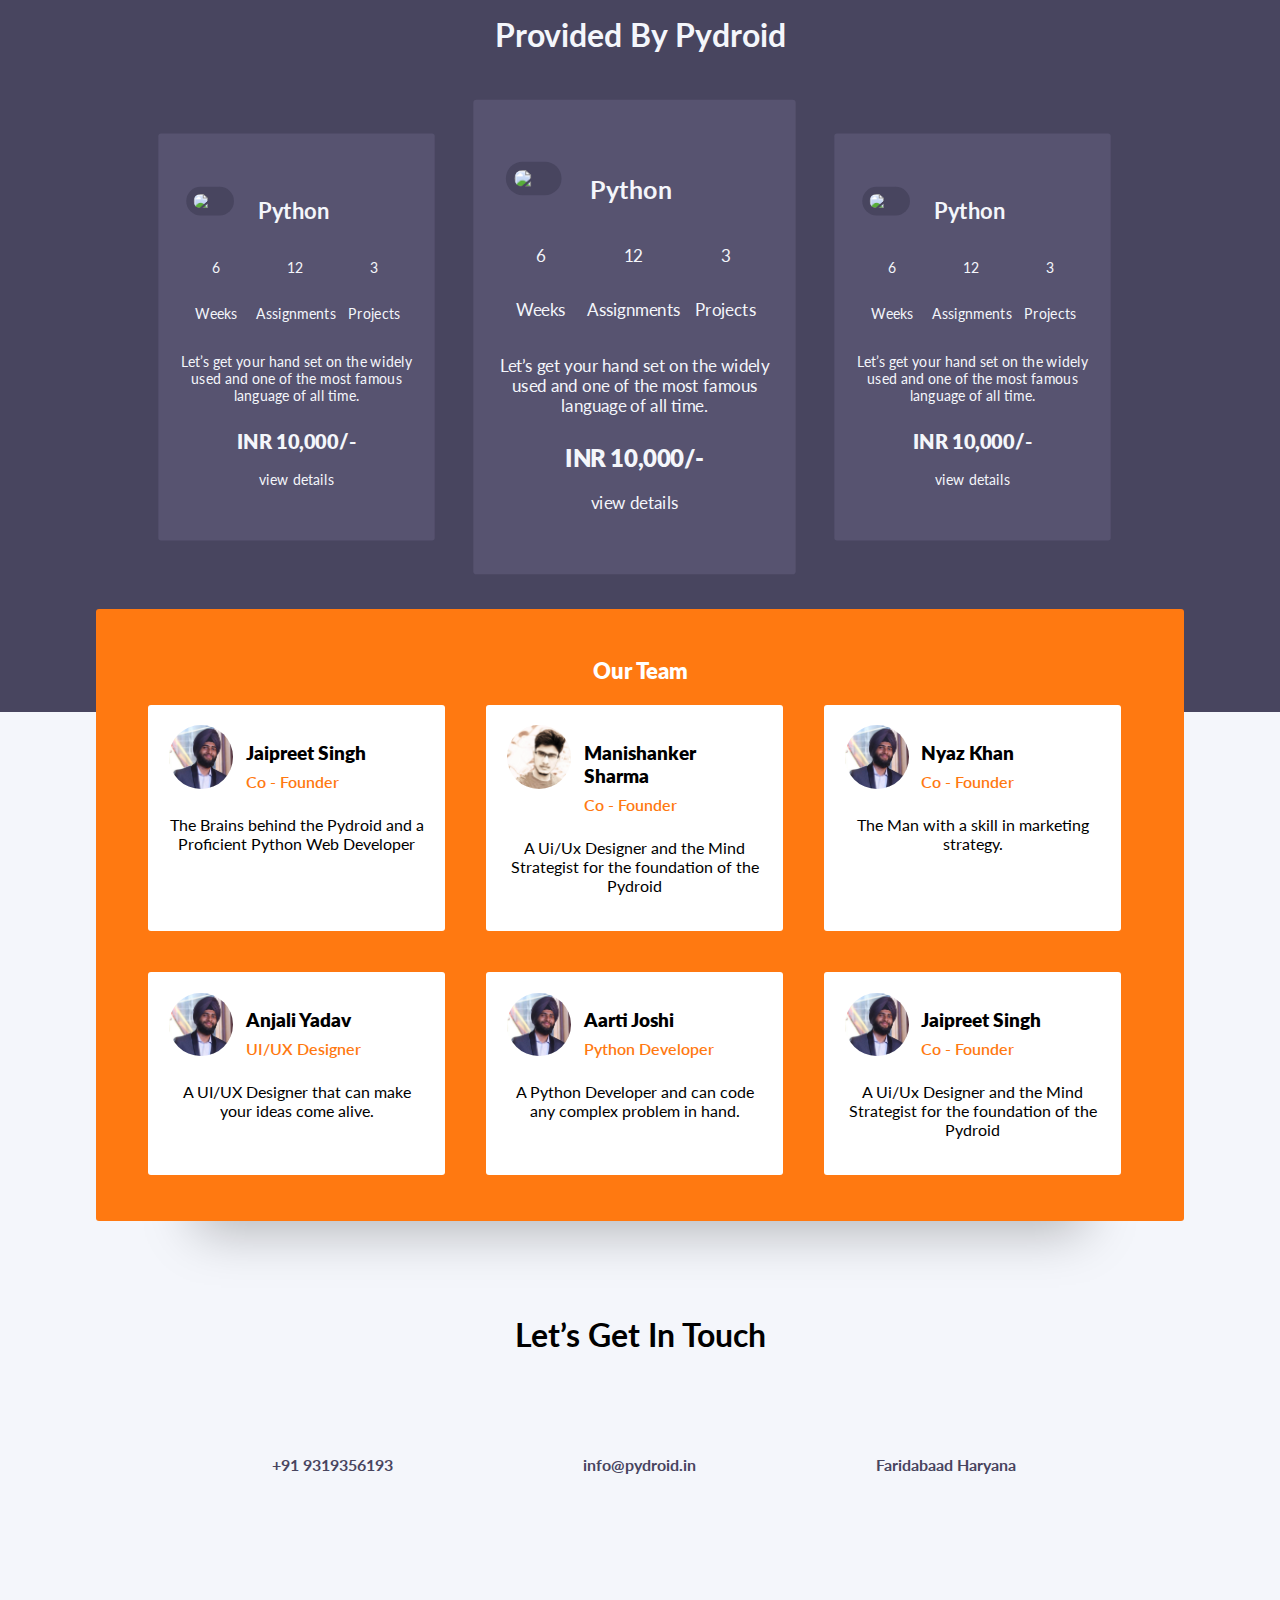
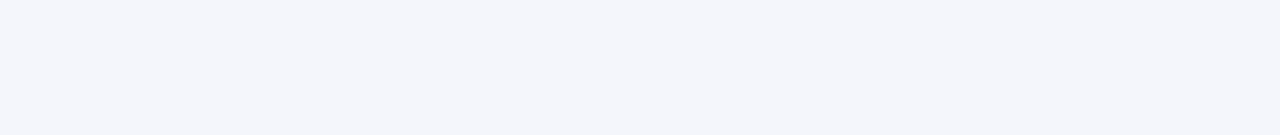
==== commit 9adc1374: "Add files via upload" ====
--- a/index.html
+++ b/index.html
@@ -1,283 +1,367 @@
 <!DOCTYPE html>
 <html>
+
 <head>
-	<title>Dashboard</title>
+	<title>Welcome to Pydroid | learn practice and Perfect</title>
+	<meta http-equiv='Content-Type' content='Type=text/html; charset=utf-8'>
 	<link rel="stylesheet" type="text/css" href="css/style.css">
-    <link rel="stylesheet" href="css/font-awesome.min.css">
-    <link href="fonts/font-awesome/css/font-awesome.min.css" rel="stylesheet" type="text/css">
-    <link href="https://fonts.googleapis.com/css?family=Noto+Sans:400,700" rel="stylesheet">
+	<link rel="icon" href="favicon.gif" type="imag	e/gif" sizes="64x64">
+	<link rel="stylesheet" href="https://use.fontawesome.com/releases/v5.2.0/css/all.css" integrity="sha384-hWVjflwFxL6sNzntih27bfxkr27PmbbK/iSvJ+a4+0owXq79v+lsFkW54bOGbiDQ" crossorigin="anonymous">
 </head>
+
 <body>
-    <!-- navbar starts here -->
-        <div class="py-nav-outer">
-            <div class="brand-logo">
-                <img class="logo-img" alt="PYDROID" src="img/logo.svg"/>
-            </div>
-            <div class="nav-link-section">
-                <div class="nav-link-list">
-                    <a class="nav-links" href="#about">About</a>
-                <a class="nav-links" href="#about">Courses</a>
-                <a class="nav-links" href="#about">Team</a>
-                <a class="nav-links" href="#about">Contact Us</a>
-                </div>
-            </div>
-            <div class="right-nav-section">
-                <a class="nav-links login-link" href="#">Login</a>
-            </div>
-        </div>
-    <!-- navbar ends here -->
-    
-    <!-- introduction section starts here -->
-        <div class="introduction">
-            <div class="introduction-text">
-                <h1 class="introduction-h1">Project Based</h1>
-                <h1 class="introduction-h1">Learning</h1>
-                <p class="introduction-p">An effective method to learn skills</p>
-            </div>
-        </div>
-    <!-- introduction section ends here -->
-    
-    <!-- about us section starts here -->
-        <div class="block about">
-            <h1 class="sec-head">An effectively intersting approch toward learning</h1>
-            <p class="disc-text text">What happens whenever you try to learn a programming language or any other skill, you go to resources or any institute who feeds you with basics and boring curriculum which is designed for the convenience of teachers not the students? And you struggle in that curriculum until you find yourself exhausted and think that this field is just not for you or how to tackle this.</p>
-            <p class="disc-text text">Solution is a Convenient and interesting approach towards learning that we offer here at Pydroid</p>
-        </div>
-    <!-- about us section ends here -->
-    
-    <!-- course section starts here -->
-        <div class="block about">
-            <h1 class="sec-head">We offer you best of the technology</h1>
-            <div class="courses">
-                <div class="card">
-                    <img class="course-img" alt="courses" src="img/course/python.svg"/>
-                    <h4 class="course-head">Pthon Basics</h4>
-                    <p class="cost"><span style="text-decoration: line-through;color: #f00;">12000</span> 10000 INR Only</p>
-                    <a class="view-link" href="#">View course</a>
-                </div>
-                <!-- card section ends here -->
-                <div class="card">
-                    <img class="course-img" alt="courses" src="img/course/java.svg"/>
-                    <h4 class="course-head">Core Java</h4>
-                    <p class="cost"><span style="text-decoration: line-through;color: #f00;">12000</span> 10000 INR Only</p>
-                    <a class="view-link" href="#">View course</a>
-                </div>
-                <!-- card section ends here -->
-                <div class="card">
-                    <img class="course-img" alt="courses" src="img/course/frontend.svg"/>
-                    <h4 class="course-head">Front End Web Dev</h4>
-                    <p class="cost"><span style="text-decoration: line-through;color: #f00;">12000</span> 10000 INR Only</p>
-                    <a class="view-link" href="#">View course</a>
-                </div>
-                <!-- card section ends here -->
-                <div class="card">
-                    <img class="course-img" alt="courses" src="img/course/backend.svg"/>
-                    <h4 class="course-head">Full Stack Web Dev</h4>
-                    <p class="cost"><span style="text-decoration: line-through;color: #f00;">12000</span> 10000 INR Only</p>
-                    <a class="view-link" href="#">View course</a>
-                </div>
-                <!-- card section ends here -->
-                <div class="card">
-                    <img class="course-img" alt="courses" src="img/course/python.svg"/>
-                    <h4 class="course-head">UI Design</h4>
-                    <p class="cost"><span style="text-decoration: line-through;color: #f00;">12000</span> 10000 INR Only</p>
-                    <a class="view-link" href="#">View course</a>
-                </div>
-                <a class="more" href="#">View more courses <i class="fa fa-long-arrow-right" aria-hidden="true"></i></a>
-                <!-- card section ends here -->
-            </div>
-        </div>
-    <!-- course section ends here -->
-    
-    <!-- facillity section starts here -->
-        <div class="block about">
-            <h1 class="sec-head">Facillities from Pydroid</h1>
-            <div class="facility">
-                <div class="fac-sec">
-                    <div class="number">
-                        <svg version="1.1" id="Layer_1" xmlns="http://www.w3.org/2000/svg" xmlns:xlink="http://www.w3.org/1999/xlink" x="0px" y="0px"
-	 viewBox="0 0 64 64" style="enable-background:new 0 0 64 64;" xml:space="preserve">
-<style type="text/css">
-	.st0{fill:#E5E8F6;}
-	.st1{font-family:'Roboto'; font-weight: 600;}
-	.st2{font-size:28.1535px;}
-</style>
-<g>
-	<path class="st0" d="M32,63L32,63C14.9,63,1,49.1,1,32v0C1,14.9,14.9,1,32,1h0c17.1,0,31,13.9,31,31v0C63,49.1,49.1,63,32,63z"/>
-</g>
-<text transform="matrix(1 0 0 1 23.999 43.2813)" class="st1 st2">1</text>
-</svg>
-
-                    </div>
-                    <div class="fac-text">
-                        <h1 class="fac-head">Mentor</h1>
-                    <p class="fac-disc text">
-                        You will have chance to learn from the person who have a lot’s of experience in developing and working in the respective field 
-                    </p>
-                    </div>
-                </div>
-                <!-- fec sec ends here -->
-                <div class="fac-sec">
-                    <div class="number">
-                        <svg version="1.1" id="Layer_1" xmlns="http://www.w3.org/2000/svg" xmlns:xlink="http://www.w3.org/1999/xlink" x="0px" y="0px"
-	 viewBox="0 0 64 64" style="enable-background:new 0 0 64 64;" xml:space="preserve">
-<style type="text/css">
-	.st0{fill:#E5E8F6;}
-	.st1{font-family:'Roboto'; font-weight: 600;}
-	.st2{font-size:28.1535px;}
-</style>
-<g>
-	<path class="st0" d="M32,63L32,63C14.9,63,1,49.1,1,32v0C1,14.9,14.9,1,32,1h0c17.1,0,31,13.9,31,31v0C63,49.1,49.1,63,32,63z"/>
-</g>
-<text transform="matrix(1 0 0 1 23.999 43.2813)" class="st1 st2">2</text>
-</svg>
-
-                    </div>
-                    <div class="fac-text">
-                        <h1 class="fac-head">Support</h1>
-                    <p class="fac-disc text">
-                        Your batch will have support persons who will remain in touch with you all the time you can contact them anytime you get stuck or need help
-                    </p>
-                    </div>
-                </div>
-                <!-- fec sec ends here -->
-                <div class="fac-sec">
-                    <div class="number">
-                        <svg version="1.1" id="Layer_1" xmlns="http://www.w3.org/2000/svg" xmlns:xlink="http://www.w3.org/1999/xlink" x="0px" y="0px"
-	 viewBox="0 0 64 64" style="enable-background:new 0 0 64 64;" xml:space="preserve">
-<style type="text/css">
-	.st0{fill:#E5E8F6;}
-	.st1{font-family:'Roboto'; font-weight: 600;}
-	.st2{font-size:28.1535px;}
-</style>
-<g>
-	<path class="st0" d="M32,63L32,63C14.9,63,1,49.1,1,32v0C1,14.9,14.9,1,32,1h0c17.1,0,31,13.9,31,31v0C63,49.1,49.1,63,32,63z"/>
-</g>
-<text transform="matrix(1 0 0 1 23.999 43.2813)" class="st1 st2">3</text>
-</svg>
-
-                    </div>
-                    <div class="fac-text">
-                        <h1 class="fac-head">Online Portal</h1>
-                    <p class="fac-disc text">
-                        You will be provided with online Dashboard to manage your classes, Assignments and projects so that there will be no ambiguity or uncertainty in your schedules 
-                    </p>
-                    </div>
-                </div>
-                <!-- fec sec ends here -->
-                <div class="fac-sec">
-                    <div class="number">
-                        <svg version="1.1" id="Layer_1" xmlns="http://www.w3.org/2000/svg" xmlns:xlink="http://www.w3.org/1999/xlink" x="0px" y="0px"
-	 viewBox="0 0 64 64" style="enable-background:new 0 0 64 64;" xml:space="preserve">
-<style type="text/css">
-	.st0{fill:#E5E8F6;}
-	.st1{font-family:'Roboto'; font-weight: 600;}
-	.st2{font-size:28.1535px;}
-</style>
-<g>
-	<path class="st0" d="M32,63L32,63C14.9,63,1,49.1,1,32v0C1,14.9,14.9,1,32,1h0c17.1,0,31,13.9,31,31v0C63,49.1,49.1,63,32,63z"/>
-</g>
-<text transform="matrix(1 0 0 1 23.999 43.2813)" class="st1 st2">4</text>
-</svg>
-
-                    </div>
-                    <div class="fac-text">
-                        <h1 class="fac-head">Certification</h1>
-                    <p class="fac-disc text">
-                        On completion of the course you will be provided with the certificate off course! But most important is that there will be atleast three really good project at your hands which will add a lots of value to your resume. 
-                    </p>
-                    </div>
-                    
-                </div>
-                <!-- fec sec ends here -->
-            </div>
-        </div>
-    <!-- facility section ends here -->
-    
-    <!-- our team section starts here -->
-        <div class="block about">
-            <h1 class="sec-head">Our Team</h1>
-            <div class="team-sec">
-                <div class="team-profile">
-                    <img class="profile-img" src="img/profile/jaipreet.jpg">
-                    <div class="profile-disc">
-                        <h2>Jaipreet Singh</h2>
-                        <p>Python Developer</p>
-                        <p>CEO UrbanFrost</p>
-                        <a href="#"><i class="fa fa-2x fa-linkedin-square" aria-hidden="true"></i></a>
-                    </div>
-                </div>
-                <!-- team profile ends here -->
-                
-                <div class="team-profile">
-                    <img class="profile-img" src="img/profile/mani.jpg">
-                    <div class="profile-disc">
-                        <h2>Manishanker Sharma</h2>
-                        <p>UI / UX Designer</p>
-                        <p>Mentor Google Code-In</p>
-                        <a href="#"><i class="fa fa-2x fa-linkedin-square" aria-hidden="true"></i></a>
-                    </div>
-                </div>
-                <!-- team profile ends here -->
-                
-                <div class="team-profile">
-                    <img class="profile-img" src="img/profile/shubham.jpg">
-                    <div class="profile-disc">
-                        <h2>Shubham Vashisht</h2>
-                        <p>Android Developer</p>
-                        <p>Mentor Google Code-In</p>
-                        <a href="#"><i class="fa fa-2x fa-linkedin-square" aria-hidden="true"></i></a>
-                    </div>
-                </div>
-                <!-- team profile ends here -->
-                
-                <div class="team-profile">
-                    <img class="profile-img" src="img/profile/rohan.jpg">
-                    <div class="profile-disc">
-                        <h2>Rohan Mishra</h2>
-                        <p>UI / UX Designer</p>
-                        <p>Founder TDS</p>
-                        <a href="#"><i class="fa fa-2x fa-linkedin-square" aria-hidden="true"></i></a>
-                    </div>
-                </div>
-                <!-- team profile ends here -->
-                <a class="more" href="#">Meet more exciting people of our team <i class="fa fa-long-arrow-right" aria-hidden="true"></i></a>
-            </div>
-            
-            
-        </div>
-    <!-- our team section ends here -->
-    
-    <!-- final word section starts here -->
-        <div class="block about">
-            <h1 class="sec-head">Get started today</h1>
-            <p class="disc-text text">There are lots of jobs waiting for you out there real question is are you skilled enough to get one? SO start your journey now because “I will do it after 5 minutes is not going to help you”</p>
-            <a class="getstartedlink" href="#">Checkout our courses</a>
-        </div>
-    <!-- final word section ends here -->
-    
-    <!-- footer section starts here -->
-        <div class="custom-footer">
-           <div class="brand-logo">
-                <img class="logo-img" alt="Pydroid Logo" src="img/logo.svg"/>
-            </div> 
-            <div class="footer-content">
-                <p><i class="fa fa-phone" aria-hidden="true"></i> +91 8930447505</p>
-                <p><i class="fa fa-envelope" aria-hidden="true"></i> info@pydroid.org</p>
-                <p><i class="fa fa-map-marker" aria-hidden="true"></i> Pitam Pura New Delhi 125003</p>
-            </div>
-            <div class="social-links">
-                <a href="#"><i class="fa fa-2x fa-facebook-square" aria-hidden="true"></i></a>
-                <a href="#"><i class="fa fa-2x fa-github-square" aria-hidden="true"></i></a>
-                <a href="#"><i class="fa fa-2x fa-twitter-square" aria-hidden="true"></i></a>
-                <a href="#"><i class="fa fa-2x fa-linkedin-square" aria-hidden="true"></i></a>
-            </div>
-            <a class="footer-link" href="#">Powered by URBANFROST</a>
-        </div>
-    <!-- footer section ends here -->
-    
-    
-    
-    <script src="https://use.fontawesome.com/1bd21ecc06.js"></script>
+	<div class="navbar">
+		<a href="./index.html" class="brand-logo">
+			<img src="img/logo.svg" />
+		</a>
+		<div class="navigation-link-container">
+			<ul>
+				<li class="button">Login</li>
+			</ul>
+			<ul>
+				<a href="#about"><li>About</li></a>
+				<a href="#courses"><li>Courses</li></a>
+				<a href="#footer"><li>Contact</li></a>
+			</ul>
+		</div>
+	</div>
+	<!-- end of navbar section -->
+	<div class="section dark firstview">
+		<div class="sub-section">
+			<h2>Let's code and grow with Pydroid</h2>
+			<p>Get to know more about us !!!</p>
+			<div class="ctosection">
+				<a class="button" href="#">Login</a>
+				<a class="button solid-button" href="#">Sign Up</a>
+			</div>
+		</div>
+		<div class="sub-section">
+			<img class="heroimage" src="img/happystudent.svg" />
+		</div>
+	</div>
+	<!-- section ends here -->
+	<div id="about" class="section-overlap">
+		<h1>About</br>Us</h1>
+		<div class="overlap-discription">
+			<p>
+				At Pydroid, we provide a platform for the newbies to explore and enhance their interest in trending technology with the guidance of skilled mentors in their own college premises 24/7 online support.
+			</p>
+			<a class="button" href="about.html">Learn more</a>
+		</div>
+	</div>
+	<!-- section overlap ends here -->
+	<div class="section">
+		<h3 class="middle-head">Why Pydroid</h3>
+		<div class="section-container">
+			<div>
+				<img class="discription-icon" src="img/icons/ransack.svg"/>
+				<h3>No More Ransack  </h3>
+				<p>Pydroid is bringing opportunity on your door itself. Mentors will be available to you in your own college  premises</p>
+			</div>
+			<div>
+				<img class="discription-icon" src="img/icons/laugh.svg"/>
+				<h3>Let's Be Friends  </h3>
+				<p>Pydroid is an initiative by youth just like you. We are young and enthusiastic rather than old and boring</p>
+			</div>
+			<div>
+				<img class="discription-icon" src="img/icons/updated.svg"/>
+				<h3>Stay Updated </h3>
+				<p>We are bringing you combination of courses which are the backbone of today’s technology</p>
+			</div>
+	</div>
+	</div>
+	<!-- section ends here -->
+	<div class="section dark">
+		<h3 class="middle-head">The Process<br />New way of learning</h3>
+		<div class="section-container">
+			<div class="half-section">
+				<img class="front-head-img" src="img/icons/process/keyboard.svg" />
+				<div class="learning-discription">
+					<h4>Learn As You Type</h4>
+					<p>
+						Practice is the key to succes. Clear your concepts while working on live projects. Grow as you code
+					</p>
+				</div>
+			</div>
+			<div class="half-section">
+				<img class="front-head-img" src="img/icons/process/penpaper.svg" />
+				<div class="learning-discription">
+					<h4>Bye-Bye Pen And Paper</h4>
+					<p>
+						Practice is the key to succes. Clear your concepts while working on live projects. Grow as you code
+					</p>
+				</div>
+			</div>
+			<div class="half-section">
+				<img class="front-head-img" src="img/icons/process/practice.svg" />
+				<div class="learning-discription">
+					<h4>Keep Practicing</h4>
+					<p>
+						Practice is the key to succes. Clear your concepts while working on live projects. Grow as you code
+					</p>
+				</div>
+			</div>
+			<div class="half-section">
+				<img class="front-head-img" src="img/icons/process/time.svg" />
+				<div class="learning-discription">
+					<h4>Learn more in less time</h4>
+					<p>
+						Practice is the key to succes. Clear your concepts while working on live projects. Grow as you code
+					</p>
+				</div>
+			</div>
+	</div>
+	</div>
+	<!-- section ends here -->
+	<div class="section-overlap">
+		<h1>Our<br />Culture</h1>
+		<div class="overlap-discription">
+			<p>
+				At Pydroid we believe in guiding you through out your course rather than just teaching. Being juvenile and enthusiastic just like you, we will provide you anamiable environment. You will become well-versed with technology of present as well as upcoming market. Proper guidance and solutionsto your queries are just a click away.
+			</p>
+		</div>
+	</div>
+	<!-- section overlap ends here -->
+	<div class="section">
+		<h3 class="middle-head">Beneﬁts</h3>
+		<div class="section-container">
+			<div>
+				<img class="discription-icon" src="img/icons/benifit/Knowledge.svg"/>
+				<h3>Practical Knowledge</h3>
+				<p>At Pydroid you will not just learn, you will grow too. Our approach is practical which will help you in understanding the concepts for life-time</p>
+			</div>
+			<div>
+				<img class="discription-icon" src="img/icons/benifit/nothing.svg"/>
+				<h3>You Know Nothing Fellas</h3>
+				<p>Let’s start from the scratch. You will learn from the basics clearing all your concepts and then moving ahead</p>
+			</div>
+			<div>
+				<img class="discription-icon" src="img/icons/benifit/24-hours.svg"/>
+				<h3>24*7 Availability</h3>
+				<p>Even after leaving your classroom you can ﬁnd us online 24/7. We are here to clear your doubts as soon as you think about them</p>
+			</div>
+	</div>
+	</div>
+	<!-- section ends here -->
+	<!-- section ends here -->
+	<div id="courses" class="section dark">
+		<h3 class="middle-head">Courses<br />Provided By Pydroid</h3>
+		<div class="section-container">
+			<div class="course-card">
+				<div class="course-head">
+					<img src="./img/course/python.svg" />
+					<h2>Python</h2>
+				</div>
+				<div class="course-overview">
+					<div>
+						<p>6</p>
+						<p>Weeks</p>
+					</div>
+					<div>
+						<p>12</p>
+						<p>Assignments</p>
+					</div>
+					<div>
+						<p>3</p>
+						<p>Projects</p>
+					</div>
+					<p class="course-short-discription">
+						Let’s get your hand set on the widely used and one of the most famous language of all time.
+					</p>
+					<div class="course-card-last">
+						<h3>INR 10,000/-</h3>
+						<a class="course-view-button" href="#">view details</a>
+					</div>
+				</div>
+			</div>
+			<!-- course card ends here -->
+			<div class="course-card">
+				<div class="course-head">
+					<img src="./img/course/python.svg" />
+					<h2>Python</h2>
+				</div>
+				<div class="course-overview">
+					<div>
+						<p>6</p>
+						<p>Weeks</p>
+					</div>
+					<div>
+						<p>12</p>
+						<p>Assignments</p>
+					</div>
+					<div>
+						<p>3</p>
+						<p>Projects</p>
+					</div>
+					<p class="course-short-discription">
+						Let’s get your hand set on the widely used and one of the most famous language of all time.
+					</p>
+					<div class="course-card-last">
+						<h3>INR 10,000/-</h3>
+						<a class="course-view-button" href="#">view details</a>
+					</div>
+				</div>
+			</div>
+			<!-- course card ends here -->
+			<div class="course-card">
+				<div class="course-head">
+					<img src="./img/course/python.svg" />
+					<h2>Python</h2>
+				</div>
+				<div class="course-overview">
+					<div>
+						<p>6</p>
+						<p>Weeks</p>
+					</div>
+					<div>
+						<p>12</p>
+						<p>Assignments</p>
+					</div>
+					<div>
+						<p>3</p>
+						<p>Projects</p>
+					</div>
+					<p class="course-short-discription">
+						Let’s get your hand set on the widely used and one of the most famous language of all time.
+					</p>
+					<div class="course-card-last">
+						<h3>INR 10,000/-</h3>
+						<a class="course-view-button" href="#">view details</a>
+					</div>
+				</div>
+			</div>
+			<!-- course card ends here -->
+	</div>
+	</div>
+	<!-- section ends here -->
+	<div class="section-overlap">
+		<h3>Our Team</h3>
+		<div class="team">
+			<div class="card-stack">
+			<div class="team-card">
+				<div class="team-head">
+					<img src="img/profile/jaipreet.jpg" />
+					<div class="team-name">
+						<h3>Jaipreet Singh</h3>
+						<p>Co - Founder</p>
+					</div>
+				</div>
+				<p>
+					The Brains behind the Pydroid and a Proﬁcient Python Web Developer
+				</p>
+				<div class="team-social">
+					<a href="#"><i class="fa fa-2x fa-linkedin" aria-hidden="true"></i></a>
+				</div>
+			</div>
+			<!-- team card ends here -->
+			<div class="team-card">
+				<div class="team-head">
+					<img src="./img/profile/mani.jpg" />
+					<div class="team-name">
+						<h3>Manishanker Sharma</h3>
+						<p>Co - Founder</p>
+					</div>
+				</div>
+				<p>
+					A Ui/Ux Designer and the Mind Strategist for the foundation of the Pydroid
+				</p>
+				<div class="team-social">
+					<a href="#"><i class="fa fa-2x fa-linkedin" aria-hidden="true"></i></a>
+				</div>
+			</div>
+			<!-- team card ends here -->
+			<div class="team-card">
+				<div class="team-head">
+					<img src="./img/profile/jaipreet.jpg" />
+					<div class="team-name">
+						<h3>Nyaz Khan</h3>
+						<p>Co - Founder</p>
+					</div>
+				</div>
+				<p>
+					The Man with a skill in marketing strategy.
+				</p>
+				<div class="team-social">
+					<a href="#"><i class="fa fa-2x fa-linkedin" aria-hidden="true"></i></a>
+				</div>
+			</div>
+			<!-- team card ends here -->
+		</div>
+		<div class="card-stack">
+			<div class="team-card">
+				<div class="team-head">
+					<img src="img/profile/jaipreet.jpg" />
+					<div class="team-name">
+						<h3>Anjali Yadav</h3>
+						<p>UI/UX Designer</p>
+					</div>
+				</div>
+				<p>
+					A UI/UX Designer that can make your ideas come alive.
+				</p>
+				<div class="team-social">
+					<a href="#"><i class="fa fa-2x fa-linkedin" aria-hidden="true"></i></a>
+				</div>
+			</div>
+			<!-- team card ends here -->
+			<div class="team-card">
+				<div class="team-head">
+					<img src="img/profile/jaipreet.jpg" />
+					<div class="team-name">
+						<h3>Aarti Joshi</h3>
+						<p>Python Developer</p>
+					</div>
+				</div>
+				<p>
+					A Python Developer and can code any complex problem in hand.
+				</p>
+				<div class="team-social">
+					<a href="#"><i class="fa fa-2x fa-linkedin" aria-hidden="true"></i></a>
+				</div>
+			</div>
+			<!-- team card ends here -->
+			<div class="team-card">
+				<div class="team-head">
+					<img src="img/profile/jaipreet.jpg" />
+					<div class="team-name">
+						<h3>Jaipreet Singh</h3>
+						<p>Co - Founder</p>
+					</div>
+				</div>
+				<p>
+					A Ui/Ux Designer and the Mind Strategist for the foundation of the Pydroid
+				</p>
+				<div class="team-social">
+					<a href="#"><i class="fa fa-2x fa-linkedin" aria-hidden="true"></i></a>
+				</div>
+			</div>
+			<!-- team card ends here -->
+		</div>
+		</div>
+	</div>
+	<!-- section overlap ends here -->
+	<!-- section overlap ends here -->
+	<div id="footer" class="section">
+		<h3 class="middle-head">Let’s Get In Touch</h3>
+		<div class="section-container footer">
+			<div class="footer-foot">
+					<a href="tel: +918930447505"><i class="fas fa-mobile"></i> +91 9319356193</a>
+					<a href="tel: +918930447505"><i class="fa fa-envelope" aria-hidden="true"></i> info@pydroid.in</a>
+					<a href="tel: +918930447505"><i class="fa fa-map-marker" aria-hidden="true"></i> Faridabaad Haryana</a>
+				</div>
+				<div class="social-footer">
+					<a href="#"><i class="fa fa-2x fa-linkedin" aria-hidden="true"></i></a>
+					<a href="#"><i class="fa fa-2x fa-facebook" aria-hidden="true"></i></a>
+					<a href="#"><i class="fa fa-2x fa-github" aria-hidden="true"></i></a>
+				</div>
+	</div>
+	</div>
+	<!-- section ends here -->
+
+
+	<script src="https://use.fontawesome.com/87ae9d7e3b.js"></script>
+	<script src="https://ajax.googleapis.com/ajax/libs/jquery/3.2.1/jquery.min.js"></script>
+  <script src="js/script.js"></script>
 </body>
+
 </html>
--- a/css/style.css
+++ b/css/style.css
@@ -1,336 +1,406 @@
-body{
-    font-family: 'Noto Sans', sans-serif;
-    float: left;
-    width: 100%;
-    margin: 0px;
-    background-color: #f7f7f7;
-}
-.py-nav-outer{
-    float: left;
-    width: 100%;
-    background-color: transparent;
-    padding: 0.7em 0em;
+/* @import url('https://fonts.googleapis.com/css?family=Work+Sans:100,200,300,400,500,600,700,800,900'); */
+@import url('https://fonts.googleapis.com/css?family=Lato:100,300,400,700,900&subset=latin-ext');
+/* @import url('https://fonts.googleapis.com/css?family=Source+Sans+Pro:300,400,600,700,900'); */
+:root {
+  --prime: #ff7911;
+  --dark: #48455f;
+  --ligherdark: #a09db7;
+  --headblack: #191c2c;
+  --bodytext: #1b1d2c;
+  --offwhite: #f4f6fb;
+}
+
+body {
+  /* font-family: 'Work Sans', sans-serif; */
+  font-family: 'Lato', sans-serif;
+  float: left;
+  width: 100%;
+  overflow-x: hidden;
+  margin: 0;
+  /* background: var(--dark); */
+  background-color: var(--offwhite);
+}
+img {
+  float: left;
+  width: 100%;
+}
+div , a , p , h1 , h2 , h3 ,h4 , h5 , h6 {
+  float: left;
+}
+ul {
+  float: left;
+  list-style: none;
+}
+li {
+  float: left;
+}
+
+/* basic defination ends here */
+
+.navbar{
+  width: 80%;
+  padding: 2% 10%;
+  background: var(--dark);
+  display: flex;
 }
 .brand-logo{
-    float: left;
-    width: 25%;
-}
-.nav-link-section{
-    float: left;
-    width: 60%;
-}
-.right-nav-section{
-    float: left;
-    width: 15%;
-}
-.nav-link-list{
-    float: right;
-}
-.nav-links{
-    float: left;
-    text-decoration: none;
-    padding: 0.5em 1.5em;
-    font-size: 14px;
-    color: #1a1a1a;
-}
-.nav-links:hover{
-    transition: all 200ms;
-    color:#0008;
-}
-.login-link{
-    float: left;
-    margin-left: 5%;
-    border-radius: 500px;
-    background-color: #ccd5f5;
-    padding: 0.5em 3em;
-}
-
-/* introduction sectio css starts here */
-
-.introduction{
-    float: left;
-    width: 100%;
-    height: 60vh;
-    background-image: url(background.jpg);
-    background-size: 100%;
-    background-position: 0%;
-    background-blend-mode: multiply;
-    background-color: #ccd5f5;
-}
-.introduction-text{
-    width: 50%;
-    float: left;
-    margin: 5% 10%;
-    color: #1a1a1a;
-}
-.introduction-h1{
-    float: left;
-    width: 100%;
-    font-size: 54px;
-    margin: 0.1em 0em;
-    text-transform:uppercase;
-    font-weight: 600;
-}
-.introduction-p{
-    float: left;
-    font-weight: 400;
-    width: 100%;
-    font-size: 22px;
-    margin: 0.1em 0em;
-}
-.block{
-    float: left;
-    width: 80%;
-    margin: 2% 10%;
-}
-/* about section css starts here */
-.sec-head{
-    float: left;
-    text-align: center;
-    width: 100%;
-    margin: 5% 0% 2%;
-    font-size: 26px;
-    font-weight: 500;
-    color: #1a1a1a;
-    font-family: 'Noto Sans', sans-serif;
-}
-.disc-text{
-    float:left;
-    width: 80%;
-    margin: 1% 10%;
-    text-align: left;
-}
-.text{
-    font-size: 14px;
-    line-height: 1.5;
-    color: #4c4c4c;
-    font-family: 'Noto Sans', sans-serif; 
-}
-/* cousrses section css goes here */
-.courses{
-    float: left;
-    width: 90%;
-    margin: 1% 5%
-}
-.card{
-    float: left;
-    width: 17%;
-    margin: 1% 1.5%;
-    border-radius: 3px;
-    background-color: #fff;
-    font-size: 0.9em;
-    box-shadow: 0em 0.5em 1em #00000010;
-}
-.card:hover{
-    transition: all 150ms;
-    box-shadow: 0 1px 3px 0 rgba(0,0,0,.2), 0 1px 1px 0 rgba(0,0,0,.04), 0 2px 1px -1px rgba(0,0,0,.02);
-    
-}
-.course-img{
-    float: left;
-    width: 50%;
-    padding: 20% 25%;
-    background-color: #f00;
-    border-radius: 3px 3px 0px 0px;
-    
-}
-.course-head{
-    float: left;
-    width: 100%;
-    text-align: center;
-    margin:0em;
-    padding: 1em 0em;
-    border-bottom: 1px solid #aaa1;
-    
-}
-.cost{
-    float: left;
-    width: 90%;
-    padding: 1em 5%;
-    margin: 0%;
-    text-align: right;
-    border-bottom: 1px solid #aaa1;
-    
-}
-.view-link{
-    float: left;
-    width: 100%;
-    margin: 0%;
-    text-align: center;
-    text-decoration: none;
-    font-weight: 500;
-    color: #27981b;
-    padding: 1em 0em;
-    border-radius: 2px;
-}
-.view-link:hover{
-    transition: all 50ms;
-    background-color: #aaa1;
-}
-
-.card:nth-child(1) > .course-img{
-    background-color: #6921c2;
-}
-.card:nth-child(2) > .course-img{
-    background-color: #5caf1e;
-}
-.card:nth-child(3) > .course-img{
-    background-color: #21a2c2;
-}
-.card:nth-child(4) > .course-img{
-    background-color: #c06421;
-}
-.card:nth-child(5) > .course-img{
-    background-color: green;
-}
-
-
-/* faccility section css goes here */
-.facility{
-    float: left;
-    width: 90%;
-    margin: 1% 5%;
-}
-.fac-sec{
-    float: left;
-    width: 46%;
-    padding: 0% 2%;
-    margin: 3% 0%;
-}
-.number{
-    float: left;
-    width: 10%;
-    margin-right: 10%;
-}
-.fac-text{
-    float: left;
-    width: 80%;
-}
-.fac-head{
-    float: left;
-    width: 100%;
-    margin: 3% 0em 1em;
-    font-size: 20px;
-    font-weight: 400;
-    color: 1a1a1a;
-    font-family: 'Noto Sans', sans-serif;
-}
-
-.fac-disc{
-    float: left;
-    width: 80%;
-    margin: 0em;
-    color: #4c4c4c;
-}
-
-/* team section css starts here */
-.team-sec{
-    float: left;
-    width: 80%;
-    margin: 2% 10%;
-}
-.team-profile{
-    float: left;
-    width: 20%;
-    margin: 0% 2.5%;
-}
-.profile-img{
-    float: left;
-    width: 60%;
-    margin: 0% 20%;
-    border-radius: 500px;
-    filter: saturate(0%);
-}
-.profile-disc{
-    float: left;
-    width: 100%;
-}
-.profile-disc > h2{
-    width: 100%;
-    float: left;
-    text-align: center;
-    font-size: 16px;
-    font-weight: 400;
-    margin: 1em 0em 0.2em;
-}
-.profile-disc > p{
-    width: 100%;
-    float: left;
-    text-align: center;
-    font-size: 12px;
-    font-weight: 400;
-    margin: 0.5em 0em;
-    color: #4d4d4d;
-}
-.profile-disc > a{
-    width: 100%;
-    float: left;
-    text-align: center;
-    font-size: 10px;
-    font-weight: 300;
-    margin: 0.5em 0em;
-    color: #4d4d4d;
-}
-.more{
-    float: left;
-    width: 50%;
-    text-align: center;
-    text-decoration: none;
-    font-size: 16px;
-    font-weight: 400;
-    padding: 0.5em 0em;
-    margin: 4% 25% 0%;
-    color: #4d4d4d;
-}
-.getstartedlink{
-    float: left;
-    padding: 1em 5%;
-    width: 20%;
-    margin: 4% 35%;
-    text-align: center;
-    border-radius: 500px;
-    background-color: #27981b;
-    text-decoration: none;
-    color: #fff;
-}
-
-
-/*  footer css starts here */
-.custom-footer{
-    float: left;
-    width: 80%;
-    padding: 4% 10% 2%;
-    background-color: #ccd5f5;
-    color: #1a1919;
-}
-.brand-logo{
-    float: left;
-    width: 20%;
-}
-.footer-content{
-    float: left;
-    width: 80%;
-}
-.footer-content > p{
-    float: left;
-    margin: 0em 3em;
-    font-weight: 500;
-}
-.social-links{
-    float: left;
-    width: 15%;
-    margin: 4% 42.5%;
-}
-.social-links > a{
-    float: left;
-    margin: 0em 0.5em;
-    color: #1a1919;
-}
-.footer-link{
-    float: left;
-    width: 30%;
-    margin: 0% 35%;
-    text-align: center;
-    text-decoration: none;
-    color: #1a1919;
-}+  width: 20%;
+}
+.brand-logo  img {
+  width: 80%;
+  margin: 0% 10%;
+  padding: 0.5em 0;
+}
+.navigation-link-container{
+  float: right;
+  width: 80%;
+  color: var(--offwhite);
+}
+.navigation-link-container  ul{
+  float: right;
+  margin: 0em 1em;
+}
+.navigation-link-container  ul a{
+  color: #fff;
+}
+.navigation-link-container  ul  li{
+  padding: 0.5em 2em;
+  color: #fff;
+}
+.navigation-link-container  ul:first-of-type  li{
+  border : 1.5px solid var(--offwhite);
+  margin: 0;
+}
+
+/* navbar css ends here */
+.dark{
+  background-color: var(--dark);
+}
+.dark::before{
+  background-color: #48455f;
+/* position: absolute; */
+margin-top: -8%;
+margin-left: -10%;
+float: left;
+width: 120%;
+transform-origin: bottom right;
+transform: rotateZ(-2deg);
+content: " ";
+height: 105px;
+}
+.firstview::before{
+content: none;
+}
+.section{
+  width: 100%;
+  /* color: var(--offwhite); */
+  padding: 2% 0 10%;
+
+}
+.section:focus{
+ outline: 0;
+
+}
+.sub-section{
+  width: 40%;
+  padding: 0% 5%;
+}
+.sub-section  h2 {
+  width: 100%;
+  padding:0;
+  font-size: 3em;
+  font-weight: 600;
+  margin-top: 2em;
+  color: var(--offwhite);
+}
+.sub-section  p {
+  width: 100%;
+  padding:0;
+  font-size: 1.2em;
+  color: var(--ligherdark);
+}
+.button{
+  border : 1.5px solid var(--prime);
+  border-radius: 3px;
+  padding: 0.5em 2em;
+  margin: 0.5em;
+  border-color: var(--offwhite);
+  text-decoration: none;
+  color: var(--offwhite);
+}
+.button:hover{
+  transition: all 250ms;
+  background-color: var(--offwhite);
+  border-color: var(--offwhite);
+  color: var(--prime);
+  cursor: pointer;
+}
+.ctosection  a {
+  text-decoration: none;
+  color: var(--offwhite);
+}
+.solid-button{
+  background-color: var(--prime);
+  border: 1.5px solid var(--prime);
+  color: #fff;
+}
+.heroimage{
+  width : 100%;
+  margin: 0;
+}
+
+
+/* overlap section css starts here */
+.section-overlap{
+  width: 80%;
+  margin: -8% 7.5% 0;
+  padding: 2% 2.5%;
+  background-color: var(--prime);
+  color: #fff;
+  border-radius: 3px;
+  box-shadow: 0px 110px 50px -100px #0004;
+}
+.section-overlap  h1{
+  width: 15%;
+  padding-left: 5%;
+  padding-right: 5%;
+  font-size: 2.5em;
+}
+.overlap-discription{
+  width: 68%;
+  padding: 0% 3%;
+  border-left : 2px solid #ffc96d;
+}
+.overlap-discription  p{
+  width:100%;
+  font-size: 1.2em;
+  line-height: 1.5;
+}
+.overlap-about  p{
+  width:84%;
+  margin: 1em 5%;
+  padding: 0.5em 3%;
+  font-size: 1em;
+  border-left: 2px solid #fff;
+  line-height: 1.5;
+}
+.middle-head{
+  margin-top: 5%;
+  width: 100%;
+  text-align: center;
+  font-size: 2em;
+  line-height: 1.5;
+}
+.dark .middle-head{
+  color: var(--offwhite);
+}
+.section-container{
+  width: 80%;
+  margin: 0 10%;
+}
+.section-container  div{
+  width: 24%;
+  margin: 0 1%;
+  padding: 3%;
+}
+.discription-icon{
+  width: 30%;
+  padding: 5% 35%;
+}
+.section-container  div  h3, .section-overlap h3{
+  width: 100%;
+  text-align: center;
+  font-size: 1.4em;
+  font-weight: 800;
+  margin: 1em 0 0;
+}
+.section-container  div  p{
+  width: 100%;
+  text-align: center;
+}
+
+/* new way of learning css goes here */
+.section-container .half-section{
+  width: 40%;
+  margin: 5%;
+  padding: 0;
+  color: var(--offwhite);
+}
+.section-container .half-section .front-head-img{
+  width: 10%;
+  /* filter: invert(100%); */
+}
+.section-container .half-section .learning-discription{
+  width: 80%;
+  padding: 0;
+  margin: 0 5%;
+}
+.section-container .half-section .learning-discription h4{
+  width: 100%;
+  margin: 0.3em 0;
+  font-size: 1.5em;
+}
+
+.section-container .half-section .learning-discription p{
+  width: 80%;
+  text-align: justify;
+  color: var(--ligherdark);
+}
+
+/* course card css starts here */
+div.course-card{
+  width: 26%;
+  margin: 2% 1.5%;
+  padding: 5% 2%;
+  background-color: #575370;
+  color: var(--offwhite);
+  border-radius: 3px;
+  transform: scale(1.05);
+}
+div.course-card:first-of-type , div.course-card:last-of-type{
+  transform: scale(0.9);
+}
+div.course-card:hover{
+  transition: all 150ms;
+  background-color: #777390;
+}
+div.course-head{
+  width: 100%;
+}
+.course-head > img{
+  width: 14%;
+  padding: 3%;
+  margin: 0 5% 0 0;
+  background-color: var(--dark);
+  border-radius: 500px;
+}
+.course-head > h2{
+  width: 65%;
+  padding: 0 5%;
+  margin: 0.5em 0;
+  text-align: left;
+}
+div.course-overview{
+  width: 100% ;
+  margin: 0;
+  padding: 0;
+}
+.course-overview > div{
+  width: 33%;
+  padding: 0;
+  margin: 1% 0%;
+}
+.course-overview > div > p{
+  width: 100%;
+  padding: 0;
+  text-align: center;
+}
+p.course-short-discription{
+  width: 100%;
+  text-align: center;
+}
+div.course-card-last{
+  width: 100%;
+  padding: 0;
+  margin:0;
+}
+div.course-card-last > h3{
+  width: 100%;
+  text-align: center;
+  padding: 0;
+  margin:0.5em 0;
+}
+div.course-card-last > a.course-view-button{
+  width: 100%;
+  padding: 0 0%;
+  text-align: center;
+  margin:0.5em 0;
+  text-decoration: none;;
+  color: var(--offwhite);
+}
+
+/* team css starts here */
+.team{
+  width: 100%;
+}
+.card-stack{
+  width: 100%;
+  display: flex;
+}
+.team-card{
+  width: 25%;
+  margin: 2%;
+  padding: 2%;
+  background: #fff;
+  border-radius: 3px;
+  color: #000;
+}
+.team-head{
+  width: 100%;
+}
+.team-head > img{
+  width: 25%;
+  margin: 0% 5% 0 0;
+  border-radius: 500px;
+}
+.team-name{
+  width: 60%;
+}
+.team-name > h3{
+  width: 100%;
+  font-size: 1.2em;
+  margin: 0.8em 0 0;
+  padding: 0;
+  text-align: left;
+}
+.team-name > p{
+  width: 100%;
+  text-align: left;
+  margin: 0.5em 0;
+  font-weight: 600;
+  color: var(--prime);
+}
+.team-card > p{
+  width: 100%;
+  padding: 0;
+  text-align: center;
+}
+.team-social{
+  width: 100%;
+}
+.team-social > a{
+  width: 100%;
+  text-align: center;
+  color: var(--dark);
+  font-size: 0.8em;
+}
+
+
+/* footer css goes here */
+div.footer{
+  width: 90%;
+  margin: 0 5%;
+  padding: 5% 0;
+}
+div.footer-foot{
+  width: 80%;
+  margin: 0 10%;
+  padding: 0;
+}
+div.footer-foot > a{
+  color: var(--dark);
+  text-decoration: none;
+  width: 33.3%;
+  padding: 0;
+  font-weight: 700;
+  margin: 0;
+  text-align: center;
+}
+div.social-footer{
+  width: 20%;
+  margin: 0 40%;
+}
+div.social-footer > a{
+  margin: 0 1em;
+  font-size: 0.7em;
+}
